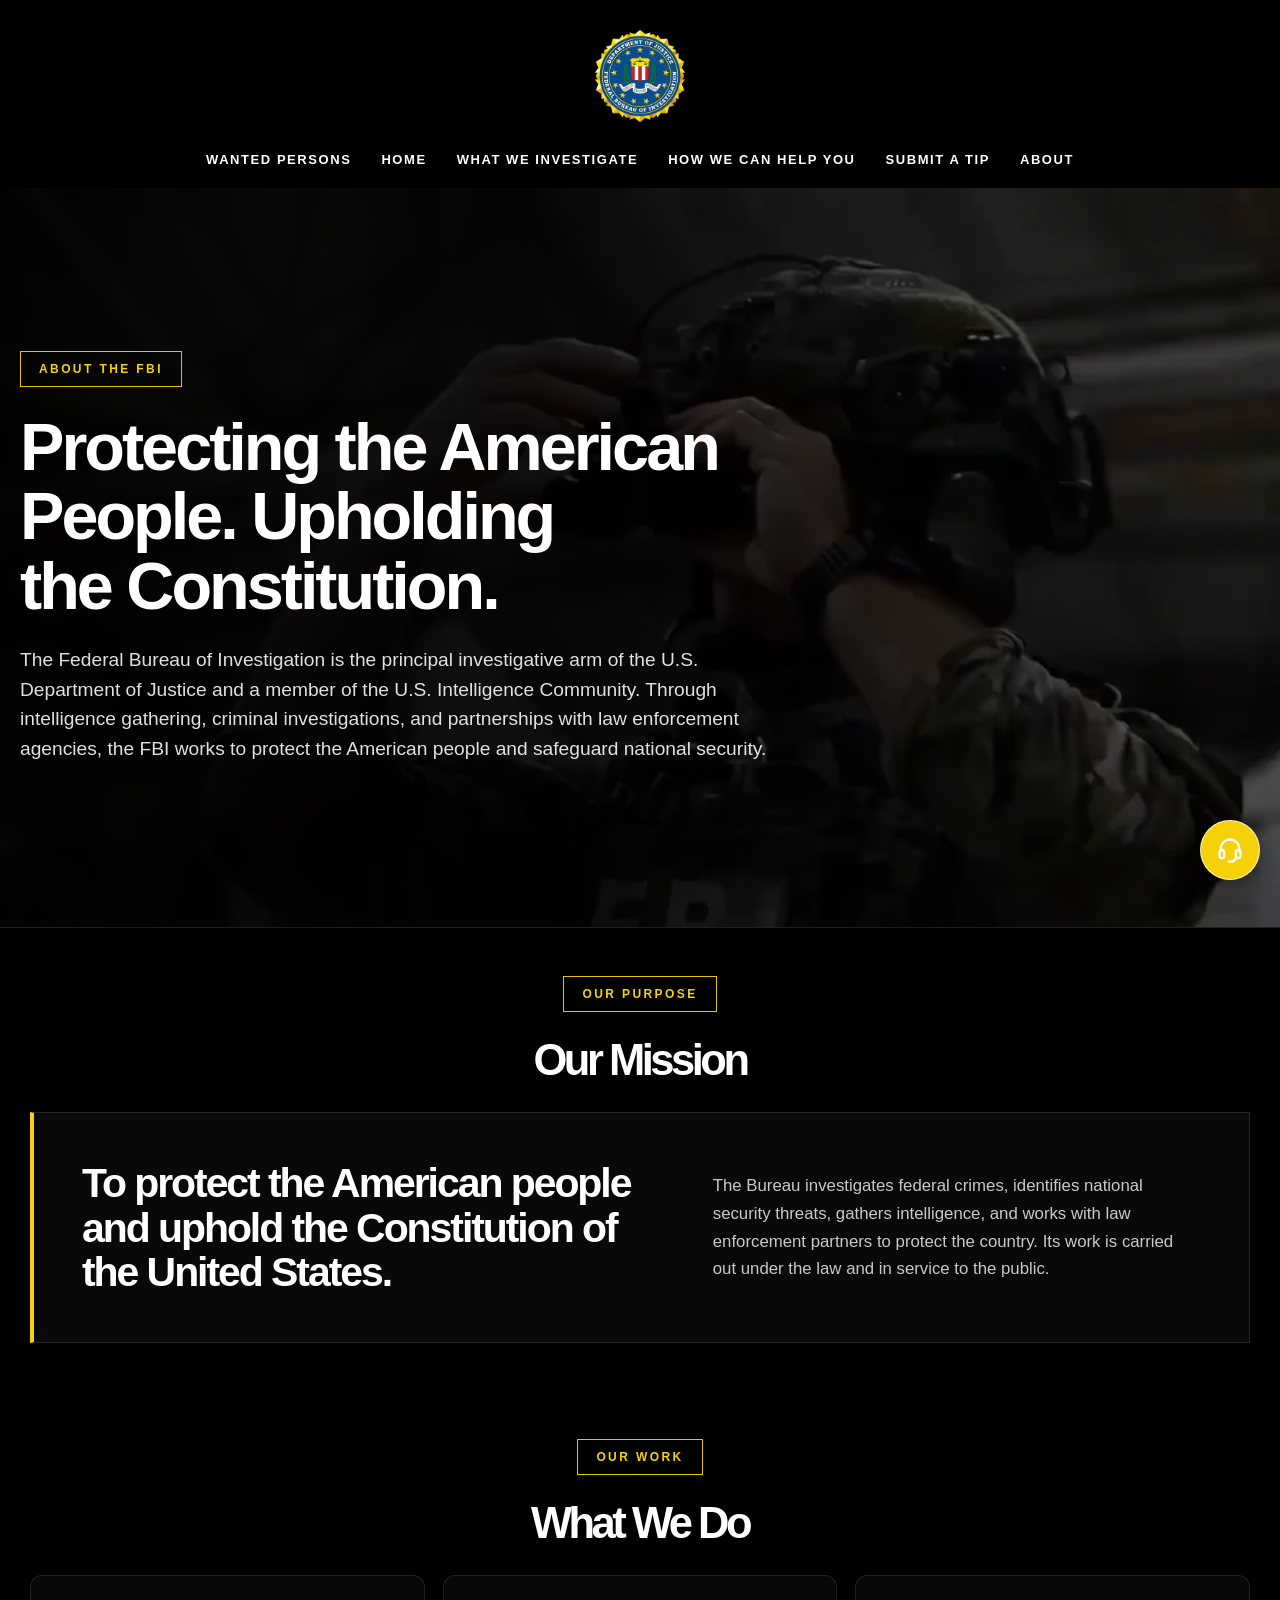
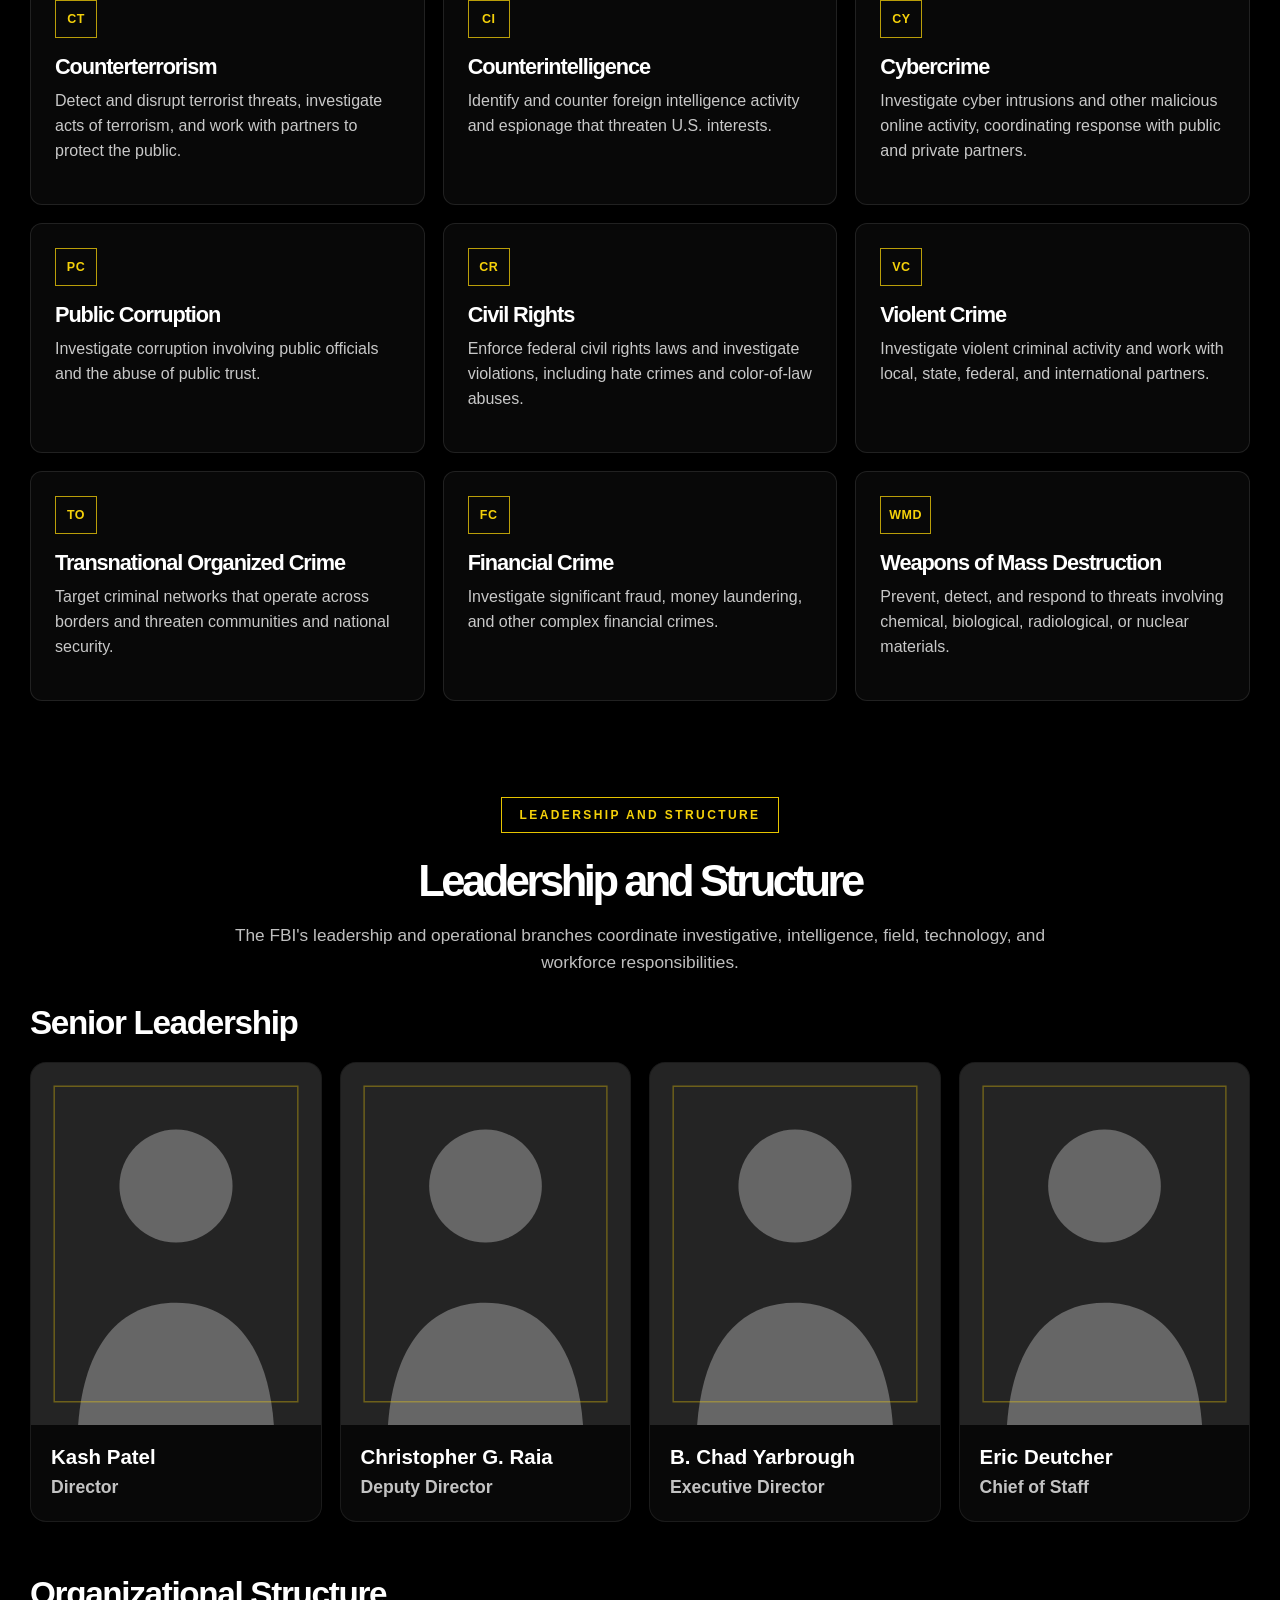
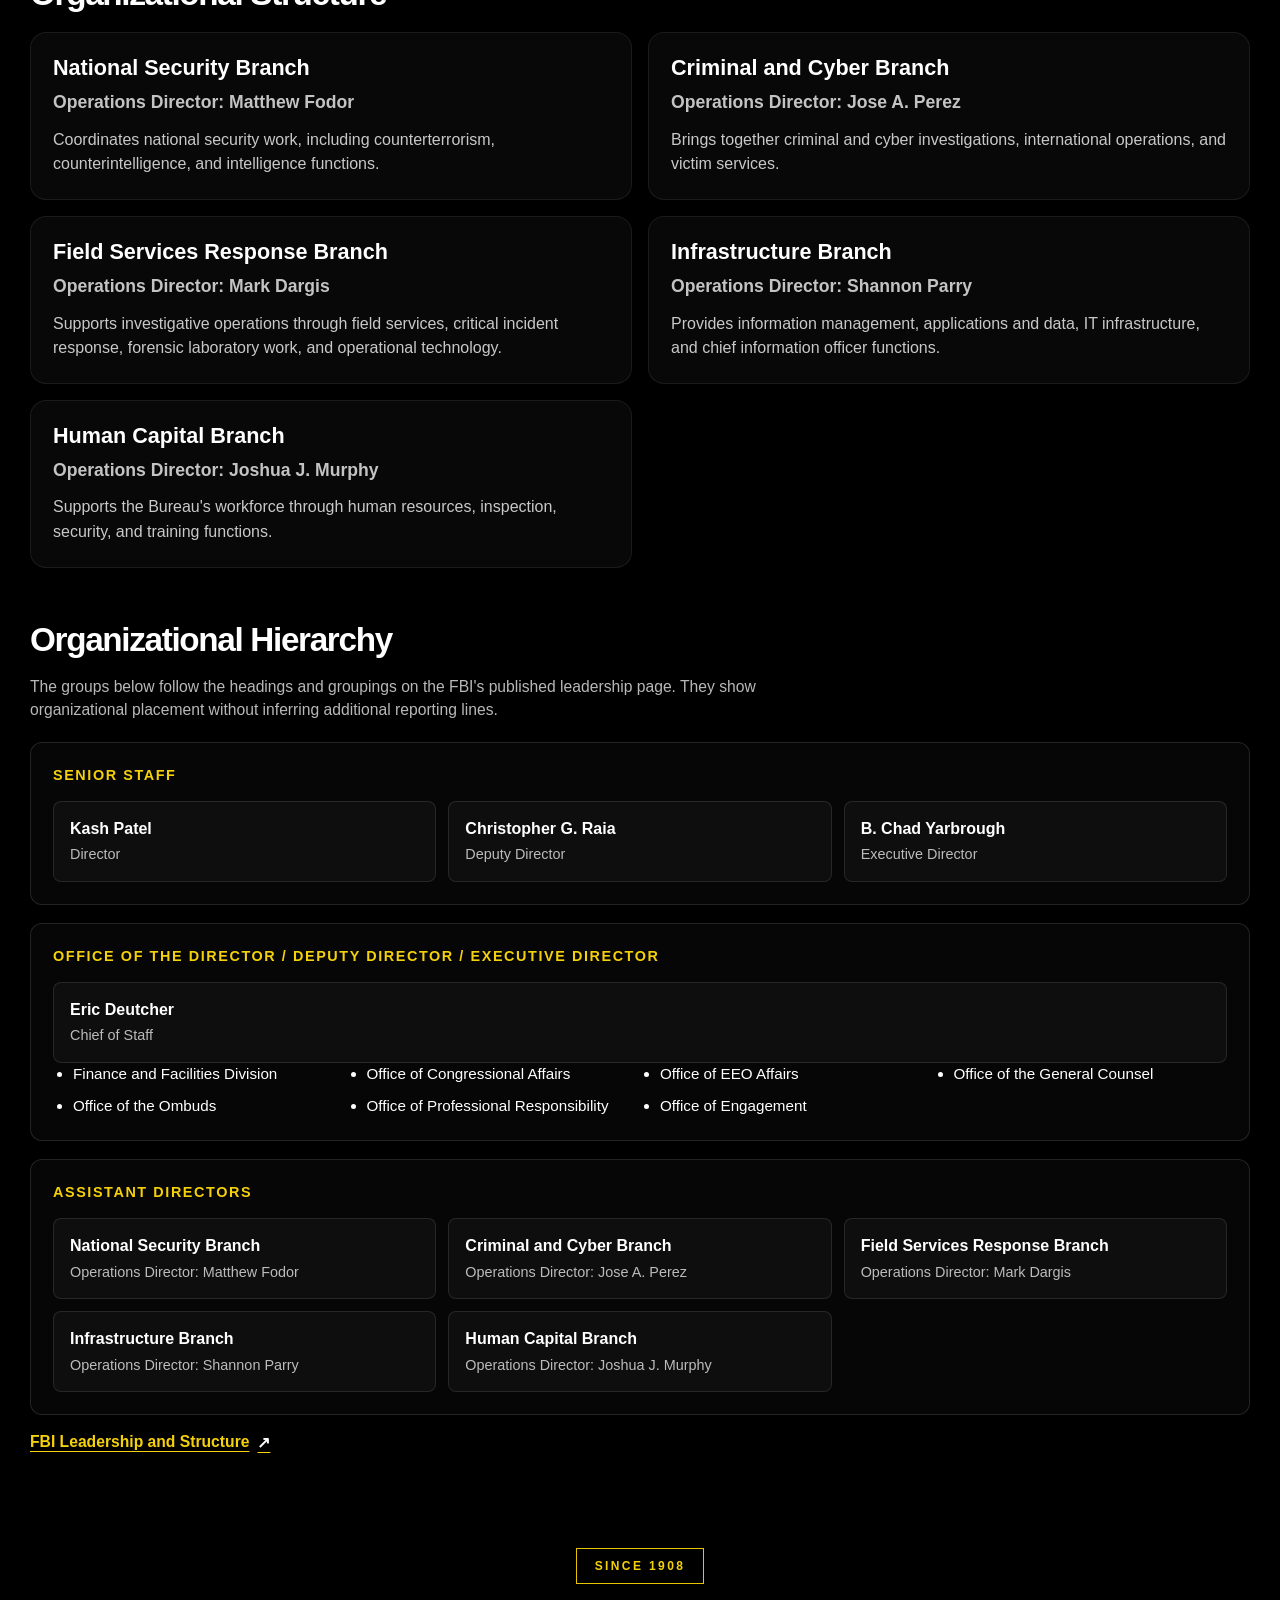
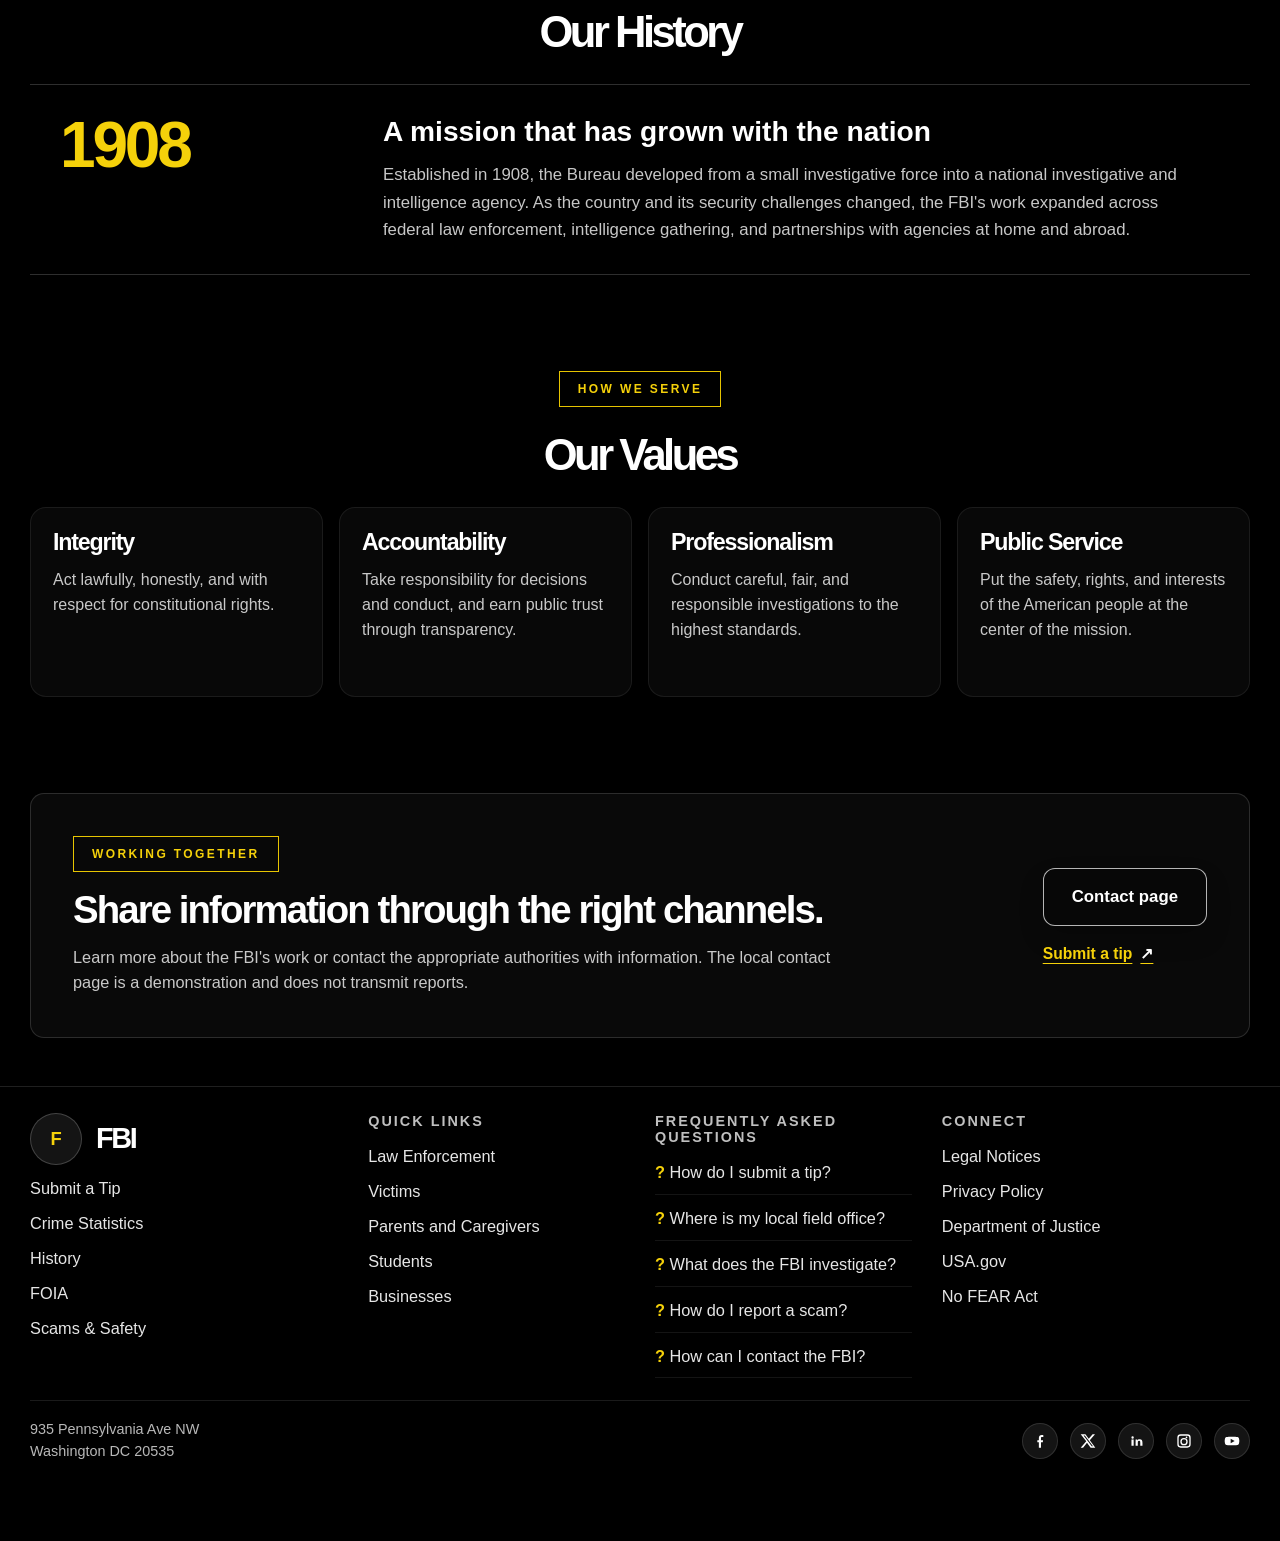
==== about.html @ 790a4106 "Add files via upload" ====
<!DOCTYPE html>
<html lang="en">
<head>
    <meta charset="UTF-8">
    <meta name="viewport" content="width=device-width, initial-scale=1.0">
    <title>About the FBI</title>
    <link rel="icon" type="image/png" href="images/fbi-seal.png">
    <link rel="stylesheet" href="index.css">
    <link rel="stylesheet" href="about.css">
    <script src="about.js" defer></script>
</head>
<body>
    <div class="logo-cont">
        <a class="mobile-brand" href="index.html" aria-label="FBI home">
            <span>FBI</span>
            <span class="mobile-brand-accent" aria-hidden="true"></span>
        </a>
        <img src="images/fbi-seal.png" alt="FBI seal">
        <button class="menu-toggle" type="button" aria-label="Open navigation menu" aria-controls="site-navigation" aria-expanded="false">
            <span></span>
            <span></span>
            <span></span>
        </button>
        <nav class="nav" id="site-navigation" aria-label="Primary navigation">
            <button class="menu-close" type="button">
                <span>Close menu</span>
                <span aria-hidden="true">&times;</span>
            </button>
            <ul class="nav-li"><a href="wanted.html" class="nav-link">Wanted Persons</a></ul>
            <ul class="nav-li"><a href="index.html" class="nav-link">Home</a></ul>
            <ul class="nav-li"><a href="crimes.html" class="nav-link">What We Investigate</a></ul>
            <ul class="nav-li"><a href="contact.html" class="nav-link">How We Can Help You</a></ul>
            <ul class="nav-li"><a href="contact.html#report-form" class="nav-link">Submit a Tip</a></ul>
            <ul class="nav-li"><a href="about.html" class="nav-link" aria-current="page">About</a></ul>
        </nav>
    </div>
    <button class="menu-backdrop" type="button" aria-label="Close navigation menu" hidden></button>

    <main id="main-content" class="about-page">
        <section class="about-hero" aria-labelledby="about-title">
            <div class="about-hero-inner">
                <p class="strategy-label">About the FBI</p>
                <h1 id="about-title">Protecting the American People. Upholding the Constitution.</h1>
                <p class="about-hero-copy">The Federal Bureau of Investigation is the principal investigative arm of the U.S. Department of Justice and a member of the U.S. Intelligence Community. Through intelligence gathering, criminal investigations, and partnerships with law enforcement agencies, the FBI works to protect the American people and safeguard national security.</p>
            </div>
        </section>

        <section class="about-section about-mission" id="mission" aria-labelledby="mission-title">
            <div class="about-section-heading">
                <p class="strategy-label">Our purpose</p>
                <h2 class="strategy-heading" id="mission-title">Our Mission</h2>
            </div>
            <div class="mission-panel">
                <p class="mission-statement">To protect the American people and uphold the Constitution of the United States.</p>
                <p class="mission-detail">The Bureau investigates federal crimes, identifies national security threats, gathers intelligence, and works with law enforcement partners to protect the country. Its work is carried out under the law and in service to the public.</p>
            </div>
        </section>

        <section class="about-section" id="responsibilities" aria-labelledby="responsibilities-title">
            <div class="about-section-heading">
                <p class="strategy-label">Our work</p>
                <h2 class="strategy-heading" id="responsibilities-title">What We Do</h2>
            </div>
            <div class="responsibility-grid">
                <article class="strategy-card responsibility-card">
                    <span class="responsibility-mark" aria-hidden="true">CT</span>
                    <h3>Counterterrorism</h3>
                    <p>Detect and disrupt terrorist threats, investigate acts of terrorism, and work with partners to protect the public.</p>
                </article>
                <article class="strategy-card responsibility-card">
                    <span class="responsibility-mark" aria-hidden="true">CI</span>
                    <h3>Counterintelligence</h3>
                    <p>Identify and counter foreign intelligence activity and espionage that threaten U.S. interests.</p>
                </article>
                <article class="strategy-card responsibility-card">
                    <span class="responsibility-mark" aria-hidden="true">CY</span>
                    <h3>Cybercrime</h3>
                    <p>Investigate cyber intrusions and other malicious online activity, coordinating response with public and private partners.</p>
                </article>
                <article class="strategy-card responsibility-card">
                    <span class="responsibility-mark" aria-hidden="true">PC</span>
                    <h3>Public Corruption</h3>
                    <p>Investigate corruption involving public officials and the abuse of public trust.</p>
                </article>
                <article class="strategy-card responsibility-card">
                    <span class="responsibility-mark" aria-hidden="true">CR</span>
                    <h3>Civil Rights</h3>
                    <p>Enforce federal civil rights laws and investigate violations, including hate crimes and color-of-law abuses.</p>
                </article>
                <article class="strategy-card responsibility-card">
                    <span class="responsibility-mark" aria-hidden="true">VC</span>
                    <h3>Violent Crime</h3>
                    <p>Investigate violent criminal activity and work with local, state, federal, and international partners.</p>
                </article>
                <article class="strategy-card responsibility-card">
                    <span class="responsibility-mark" aria-hidden="true">TO</span>
                    <h3>Transnational Organized Crime</h3>
                    <p>Target criminal networks that operate across borders and threaten communities and national security.</p>
                </article>
                <article class="strategy-card responsibility-card">
                    <span class="responsibility-mark" aria-hidden="true">FC</span>
                    <h3>Financial Crime</h3>
                    <p>Investigate significant fraud, money laundering, and other complex financial crimes.</p>
                </article>
                <article class="strategy-card responsibility-card">
                    <span class="responsibility-mark" aria-hidden="true">WMD</span>
                    <h3>Weapons of Mass Destruction</h3>
                    <p>Prevent, detect, and respond to threats involving chemical, biological, radiological, or nuclear materials.</p>
                </article>
            </div>
        </section>

        <section class="about-section leadership-section" id="leadership" aria-labelledby="leadership-title">
            <div class="about-section-heading">
                <p class="strategy-label">Leadership and structure</p>
                <h2 class="strategy-heading" id="leadership-title">Leadership and Structure</h2>
                <p class="section-intro">The FBI's leadership and operational branches coordinate investigative, intelligence, field, technology, and workforce responsibilities.</p>
            </div>

            <div class="about-subsection" aria-labelledby="senior-leadership-title">
                <h3 class="about-subheading" id="senior-leadership-title">Senior Leadership</h3>
                <div class="leadership-grid" id="leadership-grid" aria-live="polite"></div>
            </div>

            <div class="about-subsection" aria-labelledby="organizational-structure-title">
                <h3 class="about-subheading" id="organizational-structure-title">Organizational Structure</h3>
                <div class="branch-grid" id="branch-grid" aria-live="polite"></div>
            </div>

            <div class="about-subsection hierarchy-section" aria-labelledby="hierarchy-title">
                <h3 class="about-subheading" id="hierarchy-title">Organizational Hierarchy</h3>
                <p class="hierarchy-note">The groups below follow the headings and groupings on the FBI's published leadership page. They show organizational placement without inferring additional reporting lines.</p>
                <div class="hierarchy-layout" id="hierarchy-layout"></div>
                <a class="source-link" href="about.html" target="_blank" rel="noopener noreferrer">FBI Leadership and Structure <span aria-hidden="true">↗</span></a>
            </div>
        </section>

        <section class="about-section history-section" id="history" aria-labelledby="history-title">
            <div class="about-section-heading">
                <p class="strategy-label">Since 1908</p>
                <h2 class="strategy-heading" id="history-title">Our History</h2>
            </div>
            <div class="history-layout">
                <p class="history-year">1908</p>
                <div class="history-copy">
                    <h3>A mission that has grown with the nation</h3>
                    <p>Established in 1908, the Bureau developed from a small investigative force into a national investigative and intelligence agency. As the country and its security challenges changed, the FBI's work expanded across federal law enforcement, intelligence gathering, and partnerships with agencies at home and abroad.</p>
                </div>
            </div>
        </section>

        <section class="about-section values-section" id="values" aria-labelledby="values-title">
            <div class="about-section-heading">
                <p class="strategy-label">How we serve</p>
                <h2 class="strategy-heading" id="values-title">Our Values</h2>
            </div>
            <div class="values-grid">
                <article class="partnership-card value-card">
                    <h3>Integrity</h3>
                    <p>Act lawfully, honestly, and with respect for constitutional rights.</p>
                </article>
                <article class="partnership-card value-card">
                    <h3>Accountability</h3>
                    <p>Take responsibility for decisions and conduct, and earn public trust through transparency.</p>
                </article>
                <article class="partnership-card value-card">
                    <h3>Professionalism</h3>
                    <p>Conduct careful, fair, and responsible investigations to the highest standards.</p>
                </article>
                <article class="partnership-card value-card">
                    <h3>Public Service</h3>
                    <p>Put the safety, rights, and interests of the American people at the center of the mission.</p>
                </article>
            </div>
        </section>

        <section class="about-section working-section" id="working-together" aria-labelledby="working-title">
            <div class="working-panel">
                <div>
                    <p class="strategy-label">Working together</p>
                    <h2 id="working-title">Share information through the right channels.</h2>
                    <p>Learn more about the FBI's work or contact the appropriate authorities with information. The local contact page is a demonstration and does not transmit reports.</p>
                </div>
                <div class="working-actions">
                    <a class="jobs-btn" href="contact.html">Contact page</a>
                    <a class="official-tip-link" href="contact.html#report-form" target="_blank" rel="noopener noreferrer">Submit a tip <span aria-hidden="true">↗</span></a>
                </div>
            </div>
        </section>
    </main>

    <footer class="site-footer">
        <div class="footer-shell">
            <div class="footer-grid">
                <div>
                    <div class="footer-brand">
                        <span class="footer-brand-mark">F</span>
                        <div class="footer-brand-name">FBI</div>
                    </div>
                    <ul class="footer-links">
                        <li><a href="contact.html#report-form">Submit a Tip</a></li>
                        <li><a href="crimes.html">Crime Statistics</a></li>
                        <li><a href="about.html#mission">History</a></li>
                        <li><a href="about.html">FOIA</a></li>
                        <li><a href="contact.html">Scams &amp; Safety</a></li>
                    </ul>
                </div>

                <div>
                    <h3 class="footer-heading">Quick Links</h3>
                    <ul class="footer-links">
                        <li><a href="contact.html">Law Enforcement</a></li>
                        <li><a href="contact.html">Victims</a></li>
                        <li><a href="about.html">Parents and Caregivers</a></li>
                        <li><a href="about.html">Students</a></li>
                        <li><a href="contact.html">Businesses</a></li>
                    </ul>
                </div>

                <div>
                    <h3 class="footer-heading">Frequently Asked Questions</h3>
                    <ul class="faq-list">
                        <li><a href="contact.html#report-form">How do I submit a tip?</a></li>
                        <li><a href="contact.html#field-office">Where is my local field office?</a></li>
                        <li><a href="crimes.html">What does the FBI investigate?</a></li>
                        <li><a href="contact.html">How do I report a scam?</a></li>
                        <li><a href="contact.html#headquarters">How can I contact the FBI?</a></li>
                    </ul>
                </div>

                <div>
                    <h3 class="footer-heading">Connect</h3>
                    <ul class="footer-links">
                        <li><a href="about.html">Legal Notices</a></li>
                        <li><a href="about.html">Privacy Policy</a></li>
                        <li><a href="https://www.justice.gov/" target="_blank" rel="noreferrer">Department of Justice</a></li>
                        <li><a href="https://www.usa.gov/" target="_blank" rel="noreferrer">USA.gov</a></li>
                        <li><a href="https://www.justice.gov/" target="_blank" rel="noreferrer">No FEAR Act</a></li>
                    </ul>
                </div>
            </div>

            <div class="footer-bottom" style="max-width: 1220px; margin: 22px auto 0;">
                <div class="footer-address">
                    935 Pennsylvania Ave NW<br>
                    Washington DC 20535
                </div>

                <div class="social-links" aria-label="Social media links">
                    <a class="social-icon" href="https://facebook.com" target="_blank" aria-label="Facebook">
                        <svg viewBox="0 0 24 24"><path d="M13.5 22v-8h2.7l.4-3h-3.1V7.5c0-.9.3-1.5 1.6-1.5H17V3.2c-.3 0-1.3-.2-2.5-.2-2.5 0-4.2 1.5-4.2 4.4V11H8v3h2.3v8h3.2Z"/></svg>
                    </a>
                    <a class="social-icon" href="https://x.com" target="_blank" aria-label="X">
                        <svg viewBox="0 0 24 24"><path d="M18.9 2h3.6l-7.8 8.9L23 22h-7l-5.5-7.4L4.6 22H1l8.4-9.6L1 2h7.1l5 6.8L18.9 2Zm-1.3 18h1.9L7.3 3.9H5.3l12.3 16.1Z"/></svg>
                    </a>
                    <a class="social-icon" href="https://linkedin.com" target="_blank" aria-label="LinkedIn">
                        <svg viewBox="0 0 24 24"><path d="M6.9 8.6A1.8 1.8 0 1 1 6.9 5a1.8 1.8 0 0 1 0 3.6ZM5.2 9.9h3.3V19H5.2V9.9Zm5.5 0h3.2v1.3h.1c.4-.8 1.6-1.7 3.4-1.7 3.7 0 4.3 2.4 4.3 5.5V19h-3.3v-4.8c0-1.2 0-2.7-1.7-2.7s-2 1.3-2 2.6V19h-3.3V9.9Z"/></svg>
                    </a>
                    <a class="social-icon" href="https://instagram.com" target="_blank" aria-label="Instagram">
                        <svg viewBox="0 0 24 24"><path d="M7 2h10a5 5 0 0 1 5 5v10a5 5 0 0 1-5 5H7a5 5 0 0 1-5-5V7a5 5 0 0 1 5-5Zm0 2a3 3 0 0 0-3 3v10a3 3 0 0 0 3 3h10a3 3 0 0 0 3-3V7a3 3 0 0 0-3-3H7Zm5 3.5A5.5 5.5 0 1 1 6.5 13 5.5 5.5 0 0 1 12 7.5Zm0 2A3.5 3.5 0 1 0 15.5 13 3.5 3.5 0 0 0 12 9.5Zm5.1-3.1a1.3 1.3 0 1 1-1.3-1.3 1.3 1.3 0 0 1 1.3 1.3Z"/></svg>
                    </a>
                    <a class="social-icon" href="https://youtube.com" target="_blank" aria-label="YouTube">
                        <svg viewBox="0 0 24 24"><path d="M22.5 8.1a3 3 0 0 0-2.1-2.1C18.8 5.5 12 5.5 12 5.5s-6.8 0-8.4.5A3 3 0 0 0 1.5 8.1 31.2 31.2 0 0 0 1 12a31.2 31.2 0 0 0 .5 3.9 3 3 0 0 0 2.1 2.1c1.6.5 8.4.5 8.4.5s6.8 0 8.4-.5a3 3 0 0 0 2.1-2.1A31.2 31.2 0 0 0 23 12a31.2 31.2 0 0 0-.5-3.9ZM10 15.5v-7l6 3.5-6 3.5Z"/></svg>
                    </a>
                </div>
            </div>
        </div>
    </footer>

    <script>
        const menuToggle = document.querySelector(".menu-toggle");
        const menuClose = document.querySelector(".menu-close");
        const navigation = document.querySelector(".nav");
        const menuBackdrop = document.querySelector(".menu-backdrop");
        const mobileNavigation = window.matchMedia("(max-width: 767px)");

        function setMenuOpen(isOpen) {
            const shouldOpen = mobileNavigation.matches && isOpen;

            navigation.classList.toggle("is-open", shouldOpen);
            document.body.classList.toggle("menu-open", shouldOpen);
            menuToggle.setAttribute("aria-expanded", String(shouldOpen));
            menuToggle.setAttribute("aria-label", shouldOpen ? "Close navigation menu" : "Open navigation menu");
            navigation.setAttribute("aria-hidden", String(mobileNavigation.matches && !shouldOpen));
            navigation.inert = mobileNavigation.matches && !shouldOpen;
            menuBackdrop.hidden = !shouldOpen;

            if (shouldOpen) {
                menuClose.focus();
            } else if (mobileNavigation.matches) {
                menuToggle.focus();
            }
        }

        menuToggle.addEventListener("click", () => setMenuOpen(true));
        menuClose.addEventListener("click", () => setMenuOpen(false));
        menuBackdrop.addEventListener("click", () => setMenuOpen(false));
        navigation.addEventListener("click", event => {
            if (event.target.closest("a")) {
                setMenuOpen(false);
            }
        });
        document.addEventListener("keydown", event => {
            if (event.key === "Escape" && navigation.classList.contains("is-open")) {
                setMenuOpen(false);
            }
        });
        mobileNavigation.addEventListener("change", () => setMenuOpen(false));
        setMenuOpen(false);
    </script>
    <a class="support-chat" href="https://wa.me/12817773154" target="_blank" rel="noopener noreferrer" aria-label="Chat with support on WhatsApp">
        <svg viewBox="0 0 24 24" aria-hidden="true">
            <path d="M4 13v-2a8 8 0 0 1 16 0v2"></path>
            <rect x="3" y="12" width="4" height="7" rx="2"></rect>
            <rect x="17" y="12" width="4" height="7" rx="2"></rect>
            <path d="M17 19a5 5 0 0 1-5 3h-1"></path>
        </svg>
    </a>
</body>
</html>
---- index.css ----
:root {
    --primary: #000;
    --light: #fff;
    --blue: #1d9bf0;
    --section-space: clamp(2.5rem, 4vw, 3rem);
}

* {
    margin: 0;
    padding: 0;
    box-sizing: border-box;
    font-family: Arial, Helvetica, sans-serif;
    color: var(--light);
}

body {
    background: var(--primary);
    color: var(--light);
}

a {
    color: inherit;
    text-decoration: none;
}

.support-chat {
    position: fixed;
    z-index: 18;
    right: max(20px, env(safe-area-inset-right));
    bottom: max(20px, env(safe-area-inset-bottom));
    display: grid;
    width: 60px;
    height: 60px;
    place-items: center;
    color: #080808;
    background: #f5d10a;
    border: 1px solid rgba(255,255,255,0.75);
    border-radius: 50%;
    box-shadow: 0 8px 24px rgba(0,0,0,0.38);
    transition: transform 0.2s ease, background-color 0.2s ease, box-shadow 0.2s ease;
}

.support-chat:hover {
    color: #080808;
    background: #f5d10a;
    box-shadow: 0 10px 28px rgba(0,0,0,0.48);
    transform: translateY(-3px);
}

.support-chat svg {
    width: 28px;
    height: 28px;
    fill: none;
    stroke: currentColor;
    stroke-linecap: round;
    stroke-linejoin: round;
    stroke-width: 2;
}

@media (max-width: 767px) {
    .support-chat {
        right: max(16px, env(safe-area-inset-right));
        bottom: max(16px, env(safe-area-inset-bottom));
        width: 56px;
        height: 56px;
    }
}

.logo-cont {
    position: sticky;
    top: 0;
    z-index: 30;
    display: flex;
    flex-direction: column;
    align-items: center;
    justify-content: center;
    padding: 30px 0 12px;
    background: rgba(0,0,0,0.9);
}

.logo-cont img {
    width: 92px;
    height: 92px;
    object-fit: contain;
}

.mobile-brand,
.menu-toggle,
.menu-close {
    display: none;
}

.nav {
    display: flex;
    align-items: center;
    justify-content: center;
    gap: 30px;
    flex-wrap: wrap;
    padding: 18px 20px 0;
    margin-top: 6px;
}

.nav-li,
.nav-link {
    list-style: none;
    text-decoration: none;
    color: var(--light);
    font-size: 13px;
    font-weight: 700;
    letter-spacing: 0.12em;
    text-transform: uppercase;
    white-space: nowrap;
}

.nav-link {
    position: relative;
    display: inline-block;
    padding: 6px 0 9px;
    transition: color 0.25s ease;
}

.nav-link::after {
    position: absolute;
    right: 0;
    bottom: 2px;
    left: 0;
    height: 2px;
    background: #f5d10a;
    content: "";
    transform: scaleX(0);
    transform-origin: left;
    transition: transform 0.25s ease;
}

.nav-link:hover,
.nav-link:focus-visible {
    color: #f5d10a;
}

.nav-link:hover::after,
.nav-link:focus-visible::after {
    transform: scaleX(1);
}

@media (max-width: 767px) {
    .logo-cont {
        flex-direction: row;
        justify-content: space-between;
        min-height: 72px;
        padding: 12px 20px;
    }

    .logo-cont img {
        display: none;
    }

    .mobile-brand {
        display: inline-flex;
        flex-direction: column;
        align-items: center;
        gap: 3px;
        font-size: 1.65rem;
        font-weight: 900;
        letter-spacing: 0.06em;
        line-height: 1;
    }

    .mobile-brand-accent {
        width: 100%;
        height: 3px;
        background: #f5d10a;
    }

    .menu-toggle {
        display: inline-flex;
        flex-direction: column;
        justify-content: center;
        gap: 5px;
        width: 44px;
        height: 44px;
        padding: 10px;
        border: 1px solid rgba(255,255,255,0.2);
        border-radius: 8px;
        background: transparent;
        cursor: pointer;
    }

    .menu-toggle span {
        width: 100%;
        height: 2px;
        border-radius: 2px;
        background: var(--light);
    }

    .menu-backdrop {
        position: fixed;
        z-index: 19;
        inset: 0;
        border: 0;
        background: rgba(0,0,0,0.68);
        opacity: 0;
        transition: opacity 0.3s ease;
    }

    .menu-backdrop[hidden] {
        display: none;
    }

    .menu-backdrop:not([hidden]) {
        opacity: 1;
    }

    .nav {
        position: fixed;
        z-index: 20;
        inset: 0 auto 0 0;
        display: flex;
        flex-direction: column;
        align-items: stretch;
        justify-content: flex-start;
        gap: 0;
        width: min(86vw, 360px);
        height: 100vh;
        height: 100dvh;
        margin: 0;
        padding: 24px;
        overflow-y: auto;
        background: #111;
        box-shadow: 16px 0 40px rgba(0,0,0,0.3);
        transform: translateX(-105%);
        visibility: hidden;
        transition: transform 0.3s ease, visibility 0.3s ease;
    }

    .nav.is-open {
        transform: translateX(0);
        visibility: visible;
    }

    .menu-close {
        display: flex;
        align-items: center;
        justify-content: space-between;
        width: 100%;
        margin-bottom: 20px;
        padding: 0 0 18px;
        border: 0;
        border-bottom: 1px solid rgba(255,255,255,0.16);
        background: transparent;
        color: var(--light);
        font-size: 1rem;
        font-weight: 700;
        text-align: left;
        cursor: pointer;
    }

    .menu-close span:last-child {
        font-size: 1.8rem;
        line-height: 1;
    }

    .nav-li {
        width: 100%;
        padding: 16px 0;
        border-bottom: 1px solid rgba(255,255,255,0.12);
    }

    .nav-li,
    .nav-link {
        display: block;
        font-size: 13px;
        letter-spacing: 0.1em;
        white-space: normal;
    }

    body.menu-open {
        overflow: hidden;
    }
}

@media (prefers-reduced-motion: reduce) {
    .nav,
    .menu-backdrop,
    .nav-link,
    .nav-link::after,
    .support-chat,
    #hero > *,
    .wanted-hero > *,
    #crime-hero > *,
    .about-hero-inner > * {
        transition: none;
        animation: none;
    }
}

@keyframes hero-text-enter {
    from {
        opacity: 0;
        transform: translateY(24px);
    }

    to {
        opacity: 1;
        transform: translateY(0);
    }
}

#hero > *,
.wanted-hero > *,
#crime-hero > *,
.about-hero-inner > * {
    animation: hero-text-enter 800ms cubic-bezier(0.2, 0.65, 0.3, 1) both;
}

#hero > :nth-child(2),
.wanted-hero > :nth-child(2),
#crime-hero > :nth-child(2),
.about-hero-inner > :nth-child(2) {
    animation-delay: 140ms;
}

#hero > :nth-child(3),
.wanted-hero > :nth-child(3),
#crime-hero > :nth-child(3),
.about-hero-inner > :nth-child(3) {
    animation-delay: 280ms;
}


/* home page styles */

 main > section:not(#hero) {
            padding: var(--section-space) 20px;
        }

        #hero {
            position: relative;
            display: flex;
            flex-direction: column;
            align-items: center;
            justify-content: center;
            text-align: center;
            min-height: 640px;
            padding: 80px 20px 110px;
            background:
                linear-gradient(rgba(0,0,0,0.55), rgba(0,0,0,0.7)),
                url('images/hero.png') center/cover no-repeat;
        }

        .heading {
            font-size: clamp(2.75rem, 6vw, 5.5rem);
            letter-spacing: -0.06em;
            font-weight: 800;
            margin-bottom: 18px;
            line-height: 0.95;
        }

        .subheading {
            font-size: clamp(1.2rem, 1.7vw, 1.8rem);
            color: rgba(255,255,255,0.9);
            max-width: 900px;
            line-height: 1.2;
            letter-spacing: -0.04em;
        }

        #result {
            max-width: 1200px;
            margin: 0 auto;
        }

        .result-card-container {
            display: grid;
            grid-template-columns: repeat(3, minmax(200px, 1fr));
            gap: 40px 30px;
            justify-content: center;
            text-align: center;
            margin-top: 0;
            padding-bottom: 20px;
        }

        .result-card {
            display: flex;
            flex-direction: column;
            align-items: center;
            gap: 14px;
            min-height: 220px;
        }

        .result-card img {
            width: 120px;
            height: 120px;
            object-fit: contain;
            border: 3px solid rgba(255,255,255,0.9);
            border-radius: 50%;
            padding: 18px;
            background: rgba(255,255,255,0.02);
        }

        .result-card h2 {
            font-size: clamp(1.8rem, 2vw, 2.7rem);
            line-height: 1;
            letter-spacing: -0.05em;
            font-weight: 700;
        }

        .result-card p {
            max-width: 240px;
            font-size: 1.05rem;
            color: rgba(255,255,255,0.82);
            line-height: 1.4;
        }

        #news {
            max-width: 1220px;
            margin: 0 auto;
        }

        .news-header {
            display: flex;
            align-items: flex-end;
            justify-content: space-between;
            gap: 20px;
            margin-bottom: 10px;
        }

        .news-header h2 {
            font-size: clamp(2.1rem, 3.2vw, 3.2rem);
            line-height: 0.95;
            letter-spacing: -0.08em;
            font-weight: 800;
        }

        .follow-btn {
            display: inline-flex;
            align-items: center;
            gap: 10px;
            padding: 12px 18px;
            border-radius: 12px;
            border: 1px solid rgba(255,255,255,0.7);
            background: transparent;
            font-size: 18px;
            font-weight: 700;
            cursor: pointer;
            white-space: nowrap;
        }

        .x-mark {
            font-size: 20px;
            font-weight: 800;
        }

        .news-subhead {
            display: flex;
            align-items: center;
            justify-content: space-between;
            gap: 18px;
            margin-bottom: 18px;
            padding-bottom: 12px;
            border-bottom: 1px solid rgba(255,255,255,0.12);
        }

        .news-subhead p {
            max-width: 760px;
            font-size: 1.2rem;
            color: rgba(255,255,255,0.75);
            line-height: 1.5;
        }

        .news-grid {
            display: grid;
            grid-template-columns: minmax(0, 1.7fr) 440px;
            gap: 36px;
            align-items: start;
        }

        .story-panel {
            padding-top: 6px;
        }

        .story-header {
            display: flex;
            align-items: center;
            gap: 18px;
            margin-bottom: 18px;
        }

        .avatar {
            width: 62px;
            height: 62px;
            border-radius: 50%;
            background: url('images/director.jpg') center/cover no-repeat;
            border: 2px solid rgba(3, 3, 3, 0.15);
            flex-shrink: 0;
        }

        .story-name {
            display: flex;
            align-items: center;
            gap: 8px;
            font-size: clamp(1.6rem, 1.8vw, 2.3rem);
            font-weight: 700;
            letter-spacing: -0.05em;
            line-height: 1.2;
        }

        .verified {
            display: inline-flex;
            align-items: center;
            justify-content: center;
            width: 20px;
            height: 20px;
            border-radius: 50%;
            background: var(--blue);
            font-size: 12px;
            font-weight: 800;
        }

        .story-handle {
            margin-top: 4px;
            font-size: 18px;
            color: rgba(255,255,255,0.72);
        }

        .story-copy {
            max-width: 700px;
            font-size: clamp(1.1rem, 1.6vw, 1.6rem);
            line-height: 1.42;
            letter-spacing: -0.04em;
            color: rgba(255,255,255,0.95);
        }

        .blue-tag {
            color: var(--blue);
            font-weight: 700;
        }

        .story-date {
            margin-top: 24px;
            font-size: 18px;
            color: rgba(255,255,255,0.7);
        }

        .media-panel {
            position: relative;
            min-height: 420px;
            border-radius: 22px;
            overflow: hidden;
            background:
                radial-gradient(ellipse at 85% 15%, rgba(255,255,255,0.42), transparent 38%),
                linear-gradient(135deg, #35145e 0%, #254b8a 58%, #172b57 100%);
            border: 1px solid rgba(255,255,255,0.09);
            padding: 18px 18px 16px;
            box-shadow: 0 18px 40px rgba(0,0,0,0.3);
        }

        .media-panel::before {
            content: "";
            position: absolute;
            inset: 0;
            background: linear-gradient(120deg, rgba(255,255,255,0.08), transparent 46%, rgba(255,255,255,0.02));
        }

        .media-top,
        .media-body,
        .headline-row,
        .badge-row {
            position: relative;
            z-index: 1;
        }

        .media-top {
            display: flex;
            justify-content: space-between;
            align-items: center;
            margin-bottom: 14px;
            font-size: 12px;
            letter-spacing: 0.08em;
            text-transform: uppercase;
            color: rgba(255,255,255,0.8);
        }

        .media-brand {
            font-weight: 700;
            color: rgba(255,255,255,0.9);
        }

        .media-body {
            display: grid;
            gap: 16px;
        }

        .headline-row {
            display: flex;
            align-items: center;
            justify-content: space-between;
            gap: 12px;
            text-transform: uppercase;
            font-size: 12px;
            letter-spacing: 0.05em;
            color: rgba(255,255,255,0.8);
        }

        .station {
            font-size: 20px;
            font-weight: 800;
            letter-spacing: -0.06em;
            text-transform: none;
        }

        .tiny-copy {
            max-width: 180px;
            text-align: right;
            text-transform: none;
            letter-spacing: normal;
            line-height: 1.2;
        }

        .media-lines {
            display: grid;
            gap: 10px;
            font-size: 15px;
            line-height: 1.35;
            color: rgba(255,255,255,0.9);
        }

        .media-lines strong {
            font-size: 17px;
            font-weight: 800;
        }

        .badge-row {
            display: flex;
            flex-wrap: wrap;
            gap: 8px;
            margin-top: 8px;
        }

        .badge {
            display: inline-flex;
            align-items: center;
            justify-content: center;
            padding: 6px 10px;
            border-radius: 999px;
            border: 1px solid rgba(255,255,255,0.16);
            background: rgba(255,255,255,0.08);
            font-size: 11px;
            font-weight: 800;
            letter-spacing: 0.04em;
        }

        #strategy {
            max-width: 1220px;
            margin: 0 auto;
        }

        .strategy-label {
            display: inline-flex;
            align-items: center;
            justify-content: center;
            padding: 10px 18px;
            border: 1px solid rgba(255, 218, 0, 0.9);
            color: #f5d10a;
            font-size: 12px;
            font-weight: 700;
            letter-spacing: 0.2em;
            text-transform: uppercase;
            margin: 0 auto 26px;
            display: block;
            width: fit-content;
            background: rgba(0,0,0,0.15);
        }

        .strategy-heading {
            text-align: center;
            font-size: clamp(2rem, 3.4vw, 3.8rem);
            line-height: 1.02;
            letter-spacing: -0.08em;
            margin-bottom: 30px;
            font-weight: 800;
        }

        .strategy-grid {
            display: grid;
            grid-template-columns: repeat(2, minmax(0, 1fr));
            gap: 28px;
        }

        .strategy-card {
            background: rgba(255,255,255,0.03);
            border: 1px solid rgba(255,255,255,0.1);
            border-radius: 16px;
            min-height: 180px;
            padding: 28px 30px 26px;
        }

        .strategy-card h3 {
            font-size: clamp(1.5rem, 1.8vw, 2.2rem);
            font-weight: 700;
            letter-spacing: -0.05em;
            margin-bottom: 16px;
            line-height: 1.1;
        }

        .strategy-card p {
            font-size: clamp(1.1rem, 1.5vw, 1.5rem);
            line-height: 1.45;
            color: rgba(255,255,255,0.78);
            max-width: 520px;
        }

        #fugitives {
            max-width: 1220px;
            margin: 0 auto;
        }

        .fugitives-hero {
            display: flex;
            align-items: center;
            justify-content: center;
            gap: 14px;
            margin: 0 auto 24px;
            flex-wrap: wrap;
        }

        .fugitives-header {
            text-align: center;
            font-size: clamp(1.8rem, 2.6vw, 3rem);
            line-height: 1.1;
            letter-spacing: -0.05em;
            font-weight: 800;
            text-transform: uppercase;
        }

        .fugitives-grid {
            display: grid;
            grid-template-columns: repeat(5, minmax(0, 1fr));
            gap: 18px;
            margin-top: 0;
        }

        .fugitive-card {
            display: flex;
            flex-direction: column;
            min-height: 360px;
            border-radius: 12px;
            overflow: hidden;
            background: rgba(255,255,255,0.02);
            border: 1px solid rgba(255,255,255,0.08);
        }

        .fugitive-photo {
            position: relative;
            height: 285px;
            background-size: cover;
            background-position: center;
            filter: grayscale(0.15) contrast(1.05);
        }

        .fugitive-badge {
            position: absolute;
            top: 12px;
            left: 12px;
            background: rgba(255, 36, 36, 0.9);
            color: #fff;
            font-size: 11px;
            font-weight: 800;
            letter-spacing: 0.08em;
            text-transform: uppercase;
            padding: 6px 10px;
            border-radius: 4px;
        }

        .fugitive-name {
            display: block;
            padding: 12px 10px 10px;
            font-size: 1.1rem;
            font-weight: 700;
            line-height: 1.2;
            letter-spacing: -0.04em;
            color: rgba(255,255,255,0.95);
        }

        .fugitives-actions {
            display: flex;
            justify-content: center;
            margin-top: 28px;
        }

        .view-all-btn {
            display: inline-block;
            padding: 18px 28px;
            border: 1px solid rgba(255,255,255,0.7);
            border-radius: 10px;
            background: transparent;
            color: #fff;
            font-size: 1.15rem;
            font-weight: 700;
            text-decoration: none;
            text-transform: none;
            letter-spacing: 0;
        }

        #investigate {
            max-width: 1220px;
            margin: 0 auto;
        }

        .investigate-label {
            display: inline-flex;
            align-items: center;
            justify-content: center;
            padding: 10px 18px;
            border: 1px solid rgba(255, 218, 0, 0.9);
            color: #f5d10a;
            font-size: 12px;
            font-weight: 700;
            letter-spacing: 0.2em;
            text-transform: uppercase;
            margin: 0 auto 26px;
            display: block;
            width: fit-content;
            background: rgba(0,0,0,0.15);
        }

        .investigate-heading {
            text-align: center;
            font-size: clamp(2rem, 3.4vw, 3.8rem);
            line-height: 1.04;
            letter-spacing: -0.08em;
            margin-bottom: 28px;
            font-weight: 800;
        }

        .investigate-grid {
            display: grid;
            grid-template-columns: repeat(3, minmax(0, 1fr));
            gap: 22px;
        }

        .investigate-card {
            position: relative;
            isolation: isolate;
            min-height: 240px;
            border-radius: 18px;
            overflow: hidden;
            border: 1px solid rgba(255,255,255,0.14);
            display: flex;
            align-items: flex-end;
            padding: 20px 18px;
            background:
                radial-gradient(ellipse at 82% 18%, rgba(245,209,10,0.2), transparent 42%),
                linear-gradient(135deg, #17314b 0%, #0b1828 52%, #05080d 100%);
            box-shadow: inset 0 1px 0 rgba(255,255,255,0.08);
        }

        .investigate-card:nth-child(3n + 2) {
            background:
                radial-gradient(ellipse at 18% 20%, rgba(53,115,157,0.38), transparent 45%),
                linear-gradient(135deg, #182a3d 0%, #111a28 56%, #06090e 100%);
        }

        .investigate-card:nth-child(3n) {
            background:
                radial-gradient(ellipse at 78% 82%, rgba(124,92,29,0.32), transparent 44%),
                linear-gradient(135deg, #222b35 0%, #101720 55%, #06090e 100%);
        }

        .investigate-card span {
            display: block;
            font-size: clamp(1.4rem, 1.6vw, 2rem);
            line-height: 1.12;
            letter-spacing: -0.05em;
            font-weight: 800;
            max-width: 240px;
            text-wrap: balance;
        }

        #partnerships {
            max-width: 1220px;
            margin: 0 auto;
        }

        .partnerships-label {
            display: inline-flex;
            align-items: center;
            justify-content: center;
            padding: 10px 18px;
            border: 1px solid rgba(255, 218, 0, 0.9);
            color: #f5d10a;
            font-size: 12px;
            font-weight: 700;
            letter-spacing: 0.2em;
            text-transform: uppercase;
            margin: 0 auto 26px;
            display: block;
            width: fit-content;
            background: rgba(0,0,0,0.15);
        }

        .partnerships-heading {
            text-align: center;
            font-size: clamp(2rem, 3.4vw, 3.8rem);
            line-height: 1.02;
            letter-spacing: -0.08em;
            margin-bottom: 28px;
            font-weight: 800;
        }

        .partnerships-grid {
            display: grid;
            grid-template-columns: repeat(3, minmax(0, 1fr));
            gap: 24px;
        }

        .partnership-card {
            background: rgba(255,255,255,0.03);
            border: 1px solid rgba(255,255,255,0.08);
            border-radius: 16px;
            min-height: 230px;
            padding: 26px 24px;
        }

        .partnership-card h3 {
            font-size: clamp(1.55rem, 1.8vw, 2.25rem);
            font-weight: 800;
            letter-spacing: -0.05em;
            line-height: 1.1;
            margin-bottom: 16px;
        }

        .partnership-card p {
            color: rgba(255,255,255,0.76);
            font-size: 1.1rem;
            line-height: 1.5;
        }

        #our-reach {
            max-width: 1220px;
            margin: 0 auto;
        }

        .our-reach-top {
            display: grid;
            grid-template-columns: 1.7fr 1fr;
            gap: 0;
            border: 1px solid rgba(255,255,255,0.08);
            background: rgba(255,255,255,0.02);
            border-radius: 18px 18px 0 0;
            overflow: hidden;
        }

        .our-reach-map {
            min-height: 440px;
            background: #040404;
            border-right: 1px solid rgba(255,255,255,0.08);
            display: flex;
            align-items: stretch;
            justify-content: stretch;
        }

        .our-reach-map img {
            width: 100%;
            height: 100%;
            object-fit: cover;
            display: block;
            filter: grayscale(1) brightness(1.15) contrast(1.05);
        }

        .our-reach-cta {
            background: rgba(255,255,255,0.01);
            padding: 30px 28px 22px;
            display: flex;
            flex-direction: column;
            justify-content: center;
        }

        .our-reach-cta h3 {
            margin: 0 0 22px;
            font-size: clamp(1.9rem, 2.6vw, 3.2rem);
            line-height: 0.96;
            letter-spacing: -0.08em;
            font-weight: 800;
        }

        .our-reach-cta p {
            font-size: clamp(1.08rem, 1.45vw, 1.5rem);
            line-height: 1.5;
            color: rgba(255,255,255,0.78);
            margin: 0 0 26px;
            max-width: 480px;
        }

        .contact-btn {
            width: fit-content;
            padding: 16px 26px;
            border-radius: 12px;
            border: 1px solid rgba(255,255,255,0.8);
            background: transparent;
            color: #fff;
            font-size: 1.1rem;
            font-weight: 700;
            text-decoration: none;
        }

        .reach-stats {
            display: grid;
            grid-template-columns: 1.05fr 1.05fr 1.3fr;
            border: 1px solid rgba(255,255,255,0.08);
            border-top: none;
            border-radius: 0 0 18px 18px;
            overflow: hidden;
            background: rgba(255,255,255,0.02);
        }

        .reach-stat {
            min-height: 180px;
            padding: 26px 24px 18px;
            display: flex;
            flex-direction: column;
            justify-content: center;
            align-items: center;
            text-align: center;
            border-right: 1px solid rgba(255,255,255,0.08);
            background: rgba(0,0,0,0.08);
        }

        .reach-stat:last-child {
            border-right: none;
        }

        .stat-label {
            font-size: 0.82rem;
            letter-spacing: 0.18em;
            text-transform: uppercase;
            font-weight: 700;
            color: rgba(255,255,255,0.78);
            margin-bottom: 18px;
        }

        .stat-items {
            display: flex;
            justify-content: center;
            align-items: stretch;
            gap: 20px;
            width: 100%;
        }

        .stat-item {
            display: flex;
            flex: 1 1 0;
            flex-direction: column;
            align-items: center;
            gap: 10px;
            min-width: 0;
            text-align: center;
        }

        .stat-item .stat-value {
            width: 100%;
            font-size: clamp(2.25rem, 3vw, 3.4rem);
            line-height: 1;
            letter-spacing: -0.06em;
            font-weight: 800;
            text-align: center;
        }

        .stat-description {
            width: 100%;
            font-size: 1rem;
            color: rgba(255,255,255,0.72);
            line-height: 1.3;
            text-align: center;
        }

        .earth-stat {
            position: relative;
        }

        .earth-image {
            width: 62px;
            height: 62px;
            border-radius: 50%;
            object-fit: cover;
            filter: grayscale(1) contrast(1.15) brightness(1.1);
            border: 1px solid rgba(255,255,255,0.35);
            background: rgba(255,255,255,0.02);
            flex-shrink: 0;
        }

        #jobs {
            max-width: 1220px;
            margin: 0 auto;
        }

        .jobs-panel {
            position: relative;
            display: flex;
            align-items: flex-end;
            min-height: 560px;
            padding: 30px 28px 40px;
            border-radius: 18px;
            overflow: hidden;
            background:
                linear-gradient(rgba(9, 9, 15, 0.42), rgba(9, 9, 15, 0.68)),
                url('images/wanted-hero.png') center/cover no-repeat;
            border: 1px solid rgba(255,255,255,0.1);
            box-shadow: inset 0 0 0 1px rgba(255,255,255,0.04);
        }

        .jobs-inner {
            max-width: 700px;
            position: relative;
            z-index: 1;
        }

        .jobs-tag {
            display: inline-flex;
            align-items: center;
            justify-content: center;
            padding: 10px 18px;
            border: 1px solid rgba(255, 218, 0, 0.9);
            color: #f5d10a;
            font-size: 12px;
            font-weight: 700;
            letter-spacing: 0.18em;
            text-transform: uppercase;
            background: rgba(0,0,0,0.12);
            margin-bottom: 24px;
        }

        .jobs-title {
            font-size: clamp(2.8rem, 4.5vw, 5.5rem);
            line-height: 0.94;
            letter-spacing: -0.08em;
            font-weight: 800;
            margin-bottom: 18px;
        }

        .jobs-copy {
            font-size: clamp(1.1rem, 1.7vw, 1.8rem);
            line-height: 1.35;
            letter-spacing: -0.04em;
            color: rgba(255,255,255,0.9);
            max-width: 820px;
        }

        .jobs-btn {
            display: inline-flex;
            align-items: center;
            justify-content: center;
            margin-top: 28px;
            padding: 18px 28px;
            border-radius: 12px;
            border: 1px solid rgba(255,255,255,0.7);
            background: rgba(0,0,0,0.2);
            font-size: 1.05rem;
            font-weight: 700;
            text-transform: none;
            box-shadow: 0 12px 24px rgba(0,0,0,0.18);
        }

        .site-footer {
            width: 100%;
            margin: 0;
            padding: 0 0 60px;
            background: #000000;
        }

        .footer-shell {
            width: 100%;
            background: #000000;
            border-top: 1px solid rgba(255,255,255,0.12);
            border-radius: 0;
            padding: 26px 24px 18px;
        }

        .footer-grid {
            display: grid;
            grid-template-columns: 1.2fr 1fr 1fr 1.2fr;
            gap: 30px;
            align-items: start;
            max-width: 1220px;
            margin: 0 auto;
        }

        .footer-brand {
            display: flex;
            align-items: center;
            gap: 14px;
            margin-bottom: 12px;
        }

        .footer-brand-mark {
            width: 52px;
            height: 52px;
            border-radius: 50%;
            display: inline-flex;
            align-items: center;
            justify-content: center;
            background: rgba(255,255,255,0.08);
            border: 1px solid rgba(255,255,255,0.2);
            font-weight: 800;
            font-size: 1.15rem;
            color: #f5d10a;
        }

        .footer-brand-name {
            font-size: clamp(1.8rem, 2vw, 2.5rem);
            line-height: 0.9;
            letter-spacing: -0.08em;
            font-weight: 800;
            text-transform: uppercase;
        }

        .footer-heading {
            margin-bottom: 16px;
            font-size: 0.9rem;
            letter-spacing: 0.14em;
            text-transform: uppercase;
            color: rgba(255,255,255,0.75);
            font-weight: 800;
        }

        .footer-links,
        .faq-list {
            list-style: none;
            display: grid;
            gap: 12px;
        }

        .footer-links a,
        .faq-list a {
            color: rgba(255,255,255,0.9);
            font-size: 1.02rem;
            line-height: 1.4;
        }

        .faq-list li {
            border-bottom: 1px solid rgba(255,255,255,0.08);
            padding-bottom: 10px;
        }

        .faq-list a::before {
            content: "? ";
            color: #f5d10a;
            font-weight: 800;
        }

        .footer-bottom {
            display: flex;
            align-items: center;
            justify-content: space-between;
            gap: 20px;
            border-top: 1px solid rgba(255,255,255,0.1);
            padding-top: 18px;
            margin-top: 22px;
            flex-wrap: wrap;
        }

        .footer-address {
            font-size: 0.9rem;
            line-height: 1.5;
            color: rgba(255,255,255,0.72);
        }

        .social-links {
            display: flex;
            align-items: center;
            gap: 12px;
            flex-wrap: wrap;
        }

        .social-icon {
            width: 36px;
            height: 36px;
            display: inline-flex;
            align-items: center;
            justify-content: center;
            border-radius: 50%;
            background: rgba(255,255,255,0.08);
            border: 1px solid rgba(255,255,255,0.12);
            transition: background 0.2s ease;
        }

        .social-icon:hover {
            background: rgba(255,255,255,0.14);
        }

        .social-icon svg {
            width: 16px;
            height: 16px;
            fill: #fff;
        }

        @media (max-width: 980px) {
            .news-grid {
                grid-template-columns: 1fr;
            }

            .result-card-container {
                grid-template-columns: repeat(2, minmax(0, 1fr));
            }

            .news-header {
                flex-direction: column;
                align-items: flex-start;
            }

            .news-subhead {
                flex-direction: column;
                align-items: flex-start;
            }

            .strategy-grid {
                grid-template-columns: 1fr;
            }

            .fugitives-grid {
                grid-template-columns: repeat(3, minmax(0, 1fr));
            }

            .partnerships-grid {
                grid-template-columns: repeat(2, minmax(0, 1fr));
            }

            .footer-grid {
                grid-template-columns: repeat(2, minmax(0, 1fr));
            }
        }

        @media (max-width: 767px) {
            #hero {
                min-height: 70vh;
                min-height: 70svh;
                padding: 64px 20px;
            }

            .heading {
                font-size: clamp(2.25rem, 8vw, 3.1rem);
            }

            .news-header h2,
            .strategy-heading,
            .fugitives-header,
            .investigate-heading,
            .partnerships-heading {
                font-size: clamp(1.6rem, 5.5vw, 2.5rem);
                letter-spacing: -0.055em;
            }

            .result-card-container {
                gap: 32px 20px;
            }

            .result-card {
                min-height: 0;
            }

            .result-card img {
                width: 100px;
                height: 100px;
            }

            .fugitives-grid {
                grid-template-columns: repeat(2, minmax(0, 1fr));
                gap: 14px;
            }

            .fugitive-card {
                min-height: 0;
            }

            .fugitive-photo {
                height: clamp(180px, 55vw, 285px);
            }

            .investigate-grid {
                grid-template-columns: repeat(2, minmax(0, 1fr));
                gap: 14px;
            }

            .investigate-card {
                min-height: 200px;
            }

            .partnerships-grid {
                grid-template-columns: 1fr;
            }

            .our-reach-top {
                grid-template-columns: 1fr;
            }

            .our-reach-map {
                min-height: 300px;
                border-right: 0;
                border-bottom: 1px solid rgba(255,255,255,0.08);
            }

            .reach-stats {
                grid-template-columns: 1fr;
            }

            .reach-stat {
                min-height: 150px;
                border-right: 0;
                border-bottom: 1px solid rgba(255,255,255,0.08);
            }

            .reach-stat:last-child {
                border-bottom: 0;
            }

            .jobs-panel {
                min-height: 460px;
                padding: 24px 20px 30px;
            }

            .jobs-title {
                font-size: clamp(2.25rem, 8vw, 3.2rem);
            }

            .footer-shell {
                padding: 26px 20px 18px;
            }

            .footer-grid {
                grid-template-columns: 1fr;
                gap: 28px;
            }

            .follow-btn {
                width: 100%;
                justify-content: center;
            }

            .story-name {
                font-size: 1.55rem;
            }
        }

        @media (max-width: 420px) {
            main > section:not(#hero) {
                padding-right: 16px;
                padding-left: 16px;
            }

            .result-card-container,
            .investigate-grid {
                grid-template-columns: 1fr;
            }

            .result-card p {
                max-width: 280px;
            }

            .investigate-card {
                min-height: 180px;
            }

            .media-panel {
                padding: 16px 14px;
            }

            .our-reach-cta {
                padding: 26px 20px;
            }

            .view-all-btn,
            .jobs-btn {
                width: 100%;
                text-align: center;
            }
        }
        /*end of homepage styles*/
---- about.css ----
.about-page {
    background: var(--primary);
}

.about-hero {
    position: relative;
    display: flex;
    align-items: center;
    min-height: clamp(520px, 61vw, 740px);
    padding: clamp(72px, 9vw, 128px) 24px;
    overflow: hidden;
    border-bottom: 1px solid rgba(255,255,255,0.12);
    background:
        linear-gradient(90deg, rgba(0,0,0,0.94) 0%, rgba(0,0,0,0.82) 42%, rgba(0,0,0,0.28) 100%),
        linear-gradient(0deg, rgba(0,0,0,0.4), rgba(0,0,0,0.08)),
        url('images/hero.png') 58% center / cover no-repeat;
}

.about-hero-inner {
    width: min(100%, 1260px);
    margin: 0 auto;
    text-align: left;
}

.about-hero .strategy-label {
    display: inline-flex;
    margin: 0 0 26px;
}

.about-hero h1 {
    max-width: 60%;
    margin: 0 0 24px;
    font-size: clamp(2.6rem, 5.2vw, 5.25rem);
    font-weight: 700;
    line-height: 1.04;
    letter-spacing: -0.045em;
    text-wrap: balance;
}

.about-hero-copy {
    max-width: 760px;
    margin: 0;
    color: rgba(255,255,255,0.88);
    font-size: clamp(1.05rem, 1.5vw, 1.35rem);
    line-height: 1.55;
}

.about-section {
    width: min(100%, 1260px);
    margin: 0 auto;
    padding: var(--section-space) 20px;
}

.about-section-heading {
    margin-bottom: 30px;
}

.about-section .strategy-heading {
    margin-bottom: 0;
}

.section-intro {
    max-width: 820px;
    margin: 18px auto 0;
    color: rgba(255,255,255,0.75);
    font-size: 1.08rem;
    line-height: 1.55;
    text-align: center;
}

.mission-panel {
    display: grid;
    grid-template-columns: minmax(0, 1.1fr) minmax(260px, 0.9fr);
    align-items: center;
    gap: 34px;
    padding: clamp(26px, 4vw, 48px);
    border: 1px solid rgba(255,255,255,0.12);
    border-left: 4px solid #f5d10a;
    background: rgba(255,255,255,0.035);
}

.mission-statement {
    max-width: 720px;
    font-size: clamp(1.7rem, 3.2vw, 3rem);
    font-weight: 800;
    line-height: 1.08;
    letter-spacing: -0.05em;
}

.mission-detail {
    color: rgba(255,255,255,0.78);
    font-size: 1.05rem;
    line-height: 1.65;
}

.responsibility-grid {
    display: grid;
    grid-template-columns: repeat(3, minmax(0, 1fr));
    gap: 18px;
}

.responsibility-card {
    min-height: 230px;
    padding: 24px;
    border-radius: 12px;
}

.responsibility-card h3 {
    margin: 17px 0 10px;
    font-size: clamp(1.3rem, 1.7vw, 1.8rem);
}

.responsibility-card p {
    color: rgba(255,255,255,0.78);
    font-size: 1rem;
    line-height: 1.55;
}

.responsibility-mark {
    display: inline-grid;
    min-width: 42px;
    height: 38px;
    place-items: center;
    padding: 0 8px;
    border: 1px solid rgba(245,209,10,0.75);
    color: #f5d10a;
    font-size: 0.78rem;
    font-weight: 800;
    letter-spacing: 0.04em;
}

.leadership-section {
    max-width: 1300px;
}

.about-subsection + .about-subsection {
    margin-top: 54px;
}

.about-subheading {
    margin-bottom: 20px;
    font-size: clamp(1.65rem, 2.6vw, 2.25rem);
    font-weight: 800;
    line-height: 1.1;
    letter-spacing: -0.04em;
}

.leadership-grid {
    display: grid;
    grid-template-columns: repeat(4, minmax(0, 1fr));
    gap: 18px;
}

.leadership-card {
    min-width: 0;
    min-height: 0;
    overflow: hidden;
    padding: 0;
}

.leadership-portrait {
    display: block;
    width: 100%;
    aspect-ratio: 4 / 5;
    object-fit: cover;
    background: #242424;
}

.leadership-card-content {
    padding: 20px;
}

.leadership-card h4 {
    margin-bottom: 6px;
    font-size: clamp(1.15rem, 1.6vw, 1.45rem);
    line-height: 1.15;
}

.leadership-title {
    color: #f5d10a;
    font-size: 0.95rem;
    font-weight: 700;
    line-height: 1.4;
}

.leadership-biography {
    margin-top: 12px;
    color: rgba(255,255,255,0.76);
    font-size: 0.95rem;
    line-height: 1.5;
}

.branch-grid {
    display: grid;
    grid-template-columns: repeat(2, minmax(0, 1fr));
    gap: 16px;
}

.branch-card {
    min-height: 0;
    padding: 22px;
}

.branch-card h4 {
    margin-bottom: 8px;
    font-size: 1.35rem;
    line-height: 1.2;
}

.branch-director {
    margin-bottom: 12px;
    color: #f5d10a;
    font-size: 0.96rem;
    font-weight: 700;
}

.branch-card p:last-child {
    color: rgba(255,255,255,0.78);
    font-size: 1rem;
    line-height: 1.55;
}

.hierarchy-note {
    max-width: 800px;
    margin: -4px 0 20px;
    color: rgba(255,255,255,0.72);
    font-size: 0.98rem;
    line-height: 1.5;
}

.hierarchy-layout {
    display: grid;
    gap: 18px;
}

.hierarchy-group {
    padding: 22px;
    border: 1px solid rgba(255,255,255,0.12);
    border-radius: 12px;
    background: rgba(255,255,255,0.025);
}

.hierarchy-group h4 {
    margin-bottom: 16px;
    color: #f5d10a;
    font-size: 0.9rem;
    font-weight: 800;
    letter-spacing: 0.11em;
    line-height: 1.4;
    text-transform: uppercase;
}

.hierarchy-items {
    display: grid;
    grid-template-columns: repeat(3, minmax(0, 1fr));
    gap: 12px;
}

.hierarchy-item {
    min-width: 0;
    padding: 16px;
    border: 1px solid rgba(255,255,255,0.1);
    border-radius: 8px;
    background: rgba(255,255,255,0.035);
}

.hierarchy-item strong,
.hierarchy-item span {
    display: block;
}

.hierarchy-item strong {
    font-size: 1rem;
    line-height: 1.35;
}

.hierarchy-item span {
    margin-top: 5px;
    color: rgba(255,255,255,0.72);
    font-size: 0.9rem;
    line-height: 1.4;
}

.hierarchy-supporting-list {
    display: grid;
    grid-template-columns: repeat(4, minmax(0, 1fr));
    gap: 10px 20px;
    margin: 0;
    padding-left: 20px;
    color: rgba(255,255,255,0.82);
    font-size: 0.95rem;
    line-height: 1.5;
}

.source-link,
.official-tip-link {
    display: inline-flex;
    align-items: center;
    gap: 8px;
    margin-top: 18px;
    color: #f5d10a;
    font-size: 0.98rem;
    font-weight: 700;
    text-decoration: underline;
    text-underline-offset: 4px;
}

.source-link:focus-visible,
.official-tip-link:focus-visible {
    outline: 3px solid #f5d10a;
    outline-offset: 4px;
}

.history-layout {
    display: grid;
    grid-template-columns: minmax(140px, 0.35fr) minmax(0, 1fr);
    gap: 30px;
    align-items: start;
    padding: 30px;
    border-top: 1px solid rgba(255,255,255,0.18);
    border-bottom: 1px solid rgba(255,255,255,0.18);
}

.history-year {
    color: #f5d10a;
    font-size: clamp(2.5rem, 5vw, 4.5rem);
    font-weight: 800;
    line-height: 0.95;
    letter-spacing: -0.05em;
}

.history-copy h3 {
    margin-bottom: 12px;
    font-size: clamp(1.35rem, 2.2vw, 1.8rem);
    line-height: 1.2;
}

.history-copy p {
    max-width: 820px;
    color: rgba(255,255,255,0.78);
    font-size: 1.05rem;
    line-height: 1.65;
}

.values-grid {
    display: grid;
    grid-template-columns: repeat(4, minmax(0, 1fr));
    gap: 16px;
}

.value-card {
    min-height: 190px;
    padding: 22px;
}

.value-card h3 {
    margin-bottom: 12px;
    font-size: 1.45rem;
}

.value-card p {
    color: rgba(255,255,255,0.78);
    font-size: 1rem;
    line-height: 1.55;
}

.working-section {
    padding-top: 24px;
    padding-bottom: 56px;
}

.working-panel {
    display: grid;
    grid-template-columns: minmax(0, 1fr) auto;
    gap: 30px;
    align-items: center;
    padding: clamp(24px, 4vw, 42px);
    border: 1px solid rgba(255,255,255,0.14);
    border-radius: 14px;
    background: rgba(255,255,255,0.035);
}

.working-panel .strategy-label {
    margin: 0 0 18px;
}

.working-panel h2 {
    max-width: 780px;
    margin-bottom: 14px;
    font-size: clamp(1.8rem, 3vw, 2.8rem);
    line-height: 1.05;
    letter-spacing: -0.05em;
}

.working-panel p:not(.strategy-label) {
    max-width: 760px;
    color: rgba(255,255,255,0.78);
    font-size: 1.02rem;
    line-height: 1.55;
}

.working-actions {
    display: grid;
    justify-items: start;
    gap: 4px;
}

.working-actions .jobs-btn {
    margin-top: 0;
    white-space: nowrap;
}

.working-actions .official-tip-link {
    margin-top: 14px;
    white-space: nowrap;
}

@media (max-width: 980px) {
    .responsibility-grid {
        grid-template-columns: repeat(2, minmax(0, 1fr));
    }

    .leadership-grid {
        grid-template-columns: repeat(2, minmax(0, 1fr));
    }

    .values-grid {
        grid-template-columns: repeat(2, minmax(0, 1fr));
    }

    .hierarchy-supporting-list {
        grid-template-columns: repeat(2, minmax(0, 1fr));
    }

    .working-panel {
        grid-template-columns: 1fr;
    }
}

@media (max-width: 767px) {
    .about-hero {
        min-height: 600px;
        padding: 72px 20px;
        background:
            linear-gradient(90deg, rgba(0,0,0,0.9), rgba(0,0,0,0.58)),
            linear-gradient(0deg, rgba(0,0,0,0.52), rgba(0,0,0,0.12)),
            url('images/hero.png') 60% center / cover no-repeat;
    }

    .about-hero h1 {
        max-width: 620px;
        font-size: clamp(1.7rem, 7vw, 2.7rem);
    }

    .about-hero .strategy-label {
        margin-bottom: 22px;
    }

    .about-hero-copy {
        font-size: 1.05rem;
    }

    .mission-panel,
    .history-layout {
        grid-template-columns: 1fr;
    }

    .mission-panel {
        gap: 20px;
        padding: 24px;
    }

    .about-subsection + .about-subsection {
        margin-top: 40px;
    }

    .branch-grid {
        grid-template-columns: 1fr;
    }

    .hierarchy-items {
        grid-template-columns: repeat(2, minmax(0, 1fr));
    }

    .hierarchy-group {
        padding: 18px;
    }

    .history-layout {
        gap: 18px;
        padding: 24px 12px;
    }

    .working-panel {
        padding: 24px 20px;
    }
}

@media (max-width: 480px) {
    .responsibility-grid,
    .leadership-grid,
    .values-grid,
    .hierarchy-items,
    .hierarchy-supporting-list {
        grid-template-columns: 1fr;
    }

    .about-section {
        padding-right: 16px;
        padding-left: 16px;
    }

    .about-hero {
        padding-right: 18px;
        padding-left: 18px;
    }

    .working-actions .jobs-btn,
    .working-actions .official-tip-link {
        white-space: normal;
    }
}
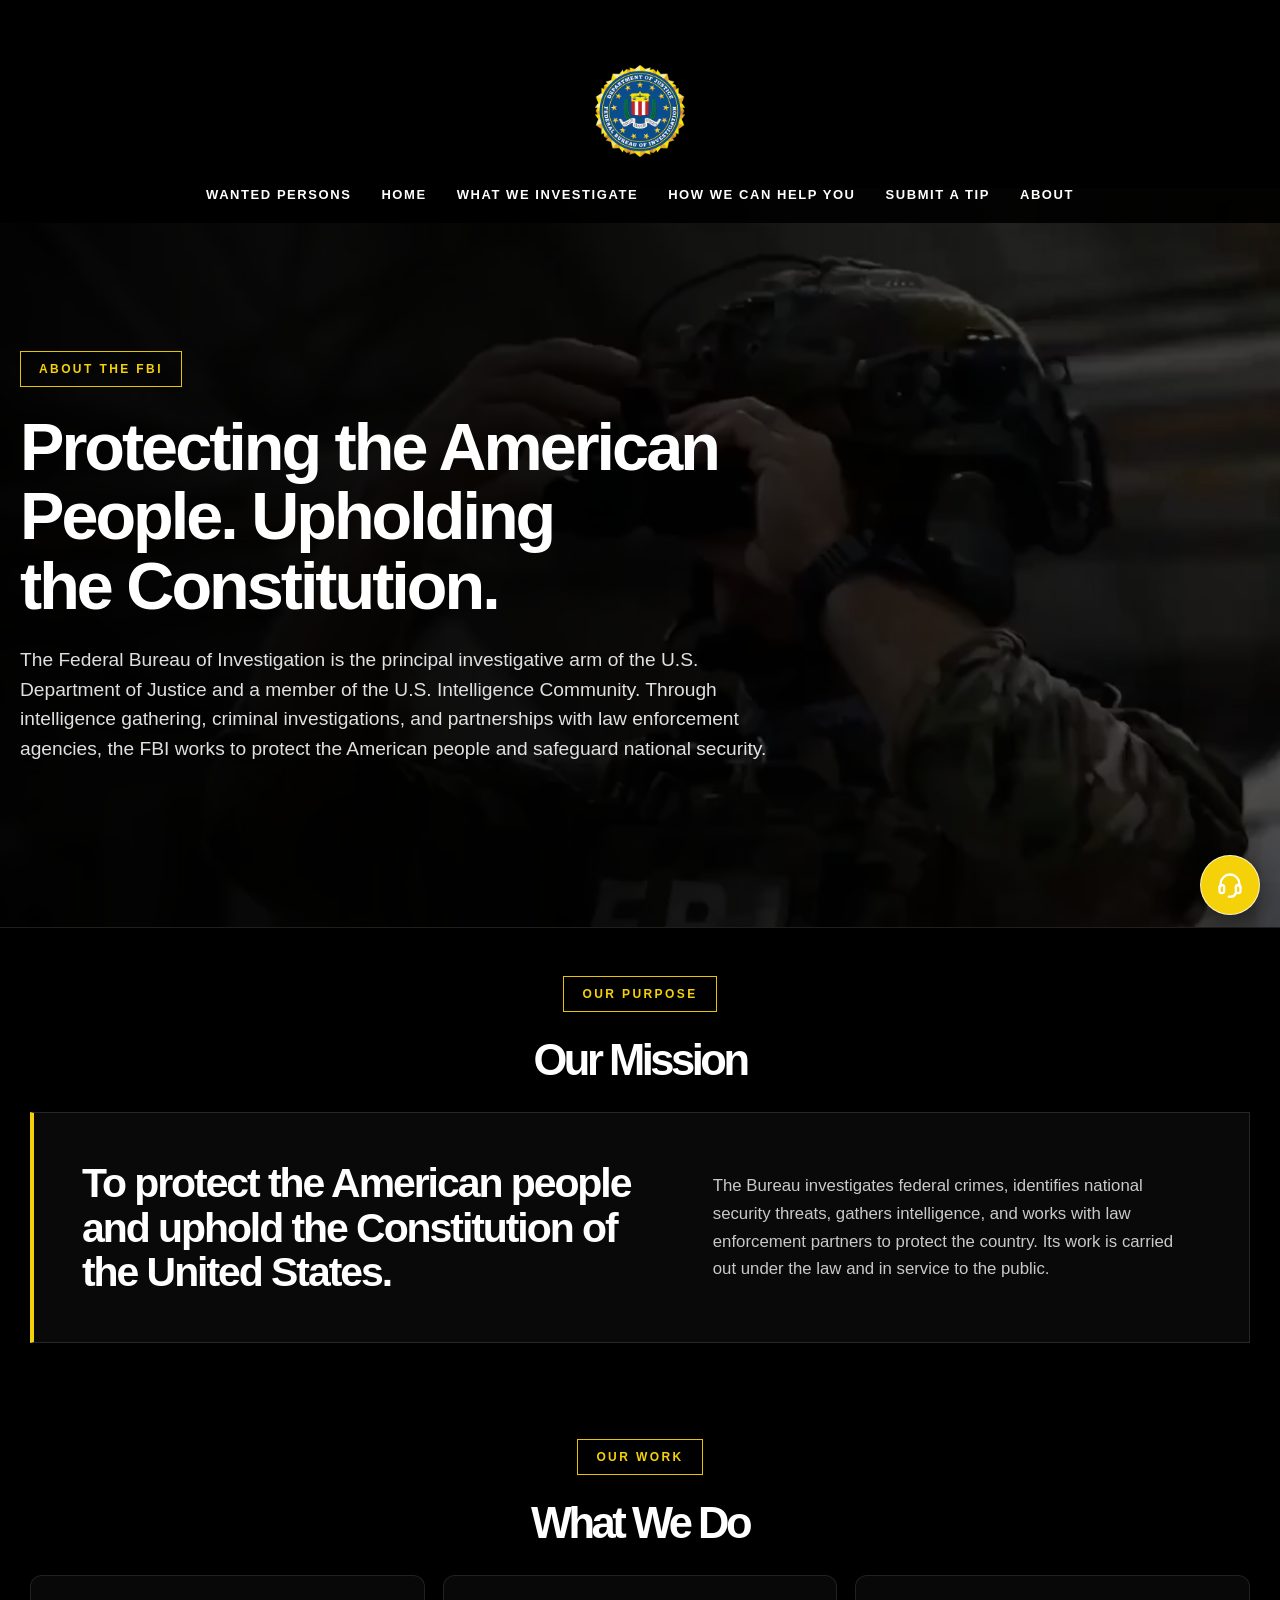
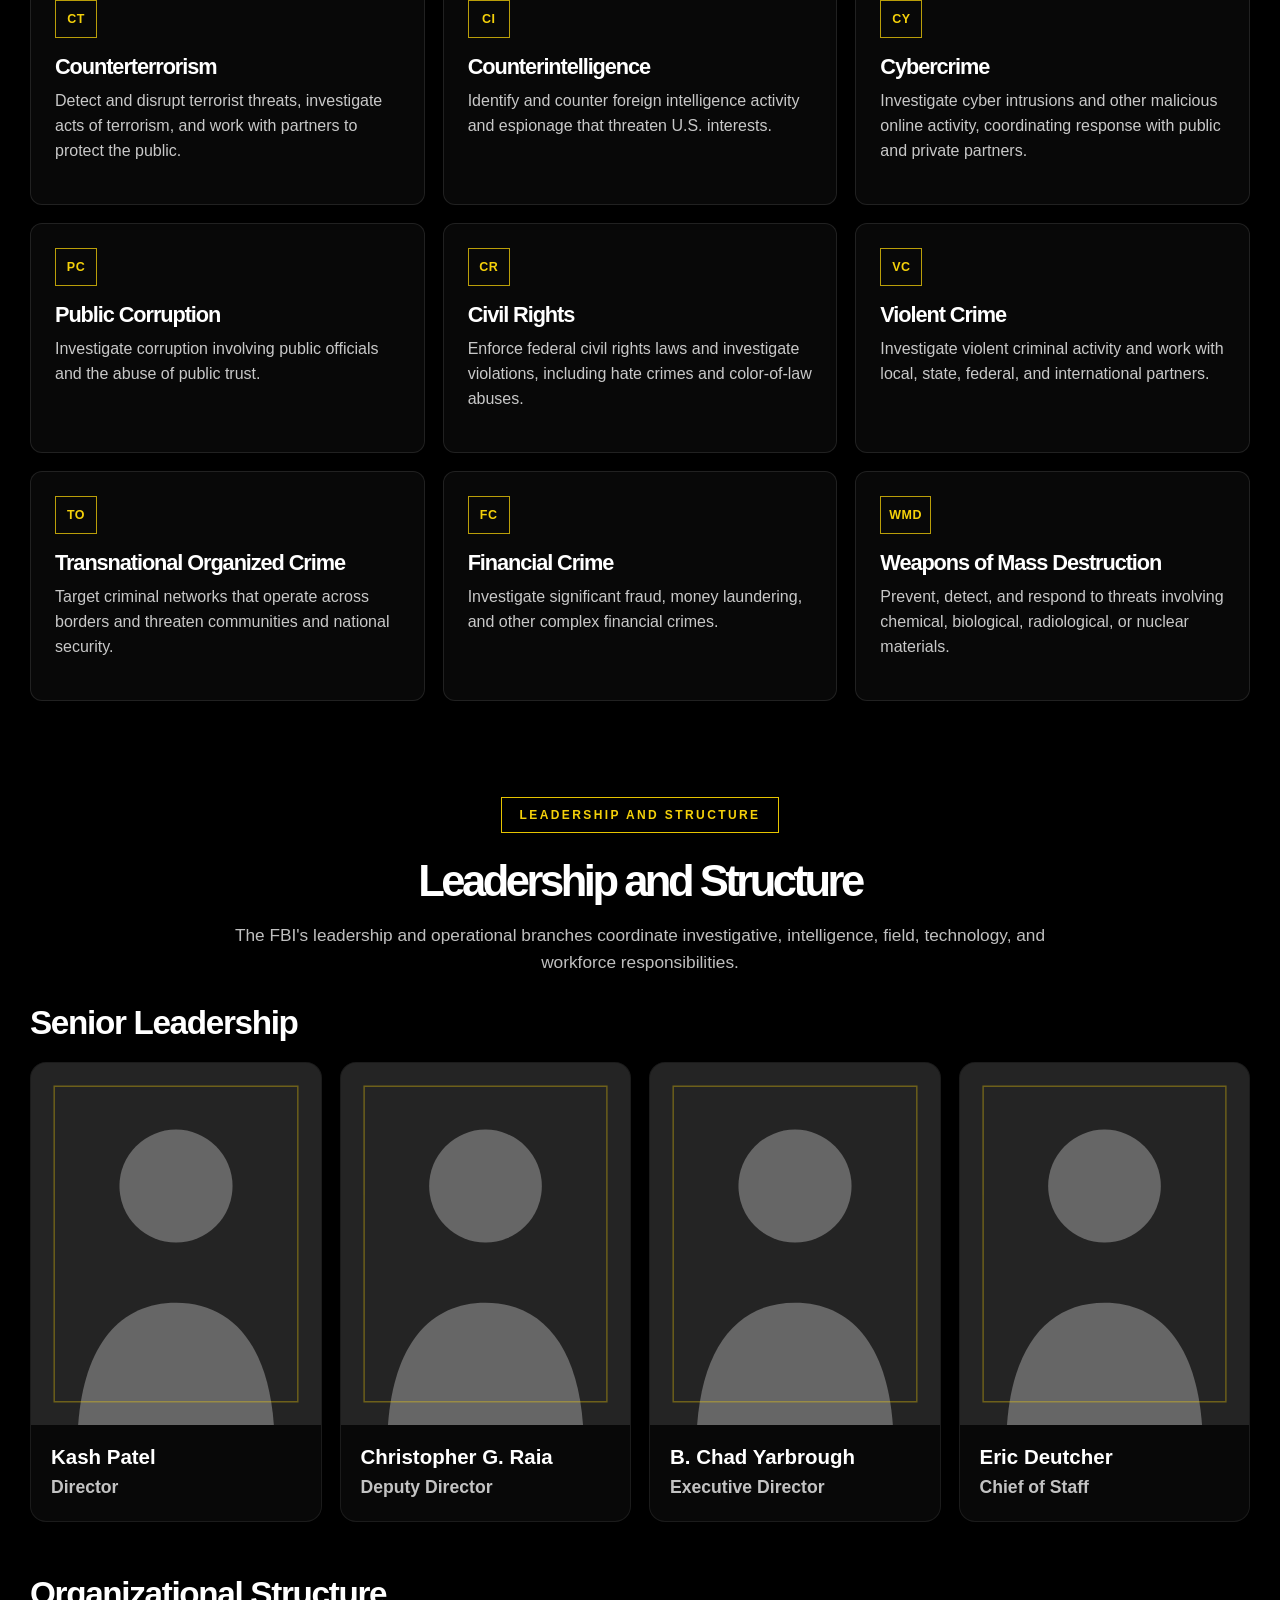
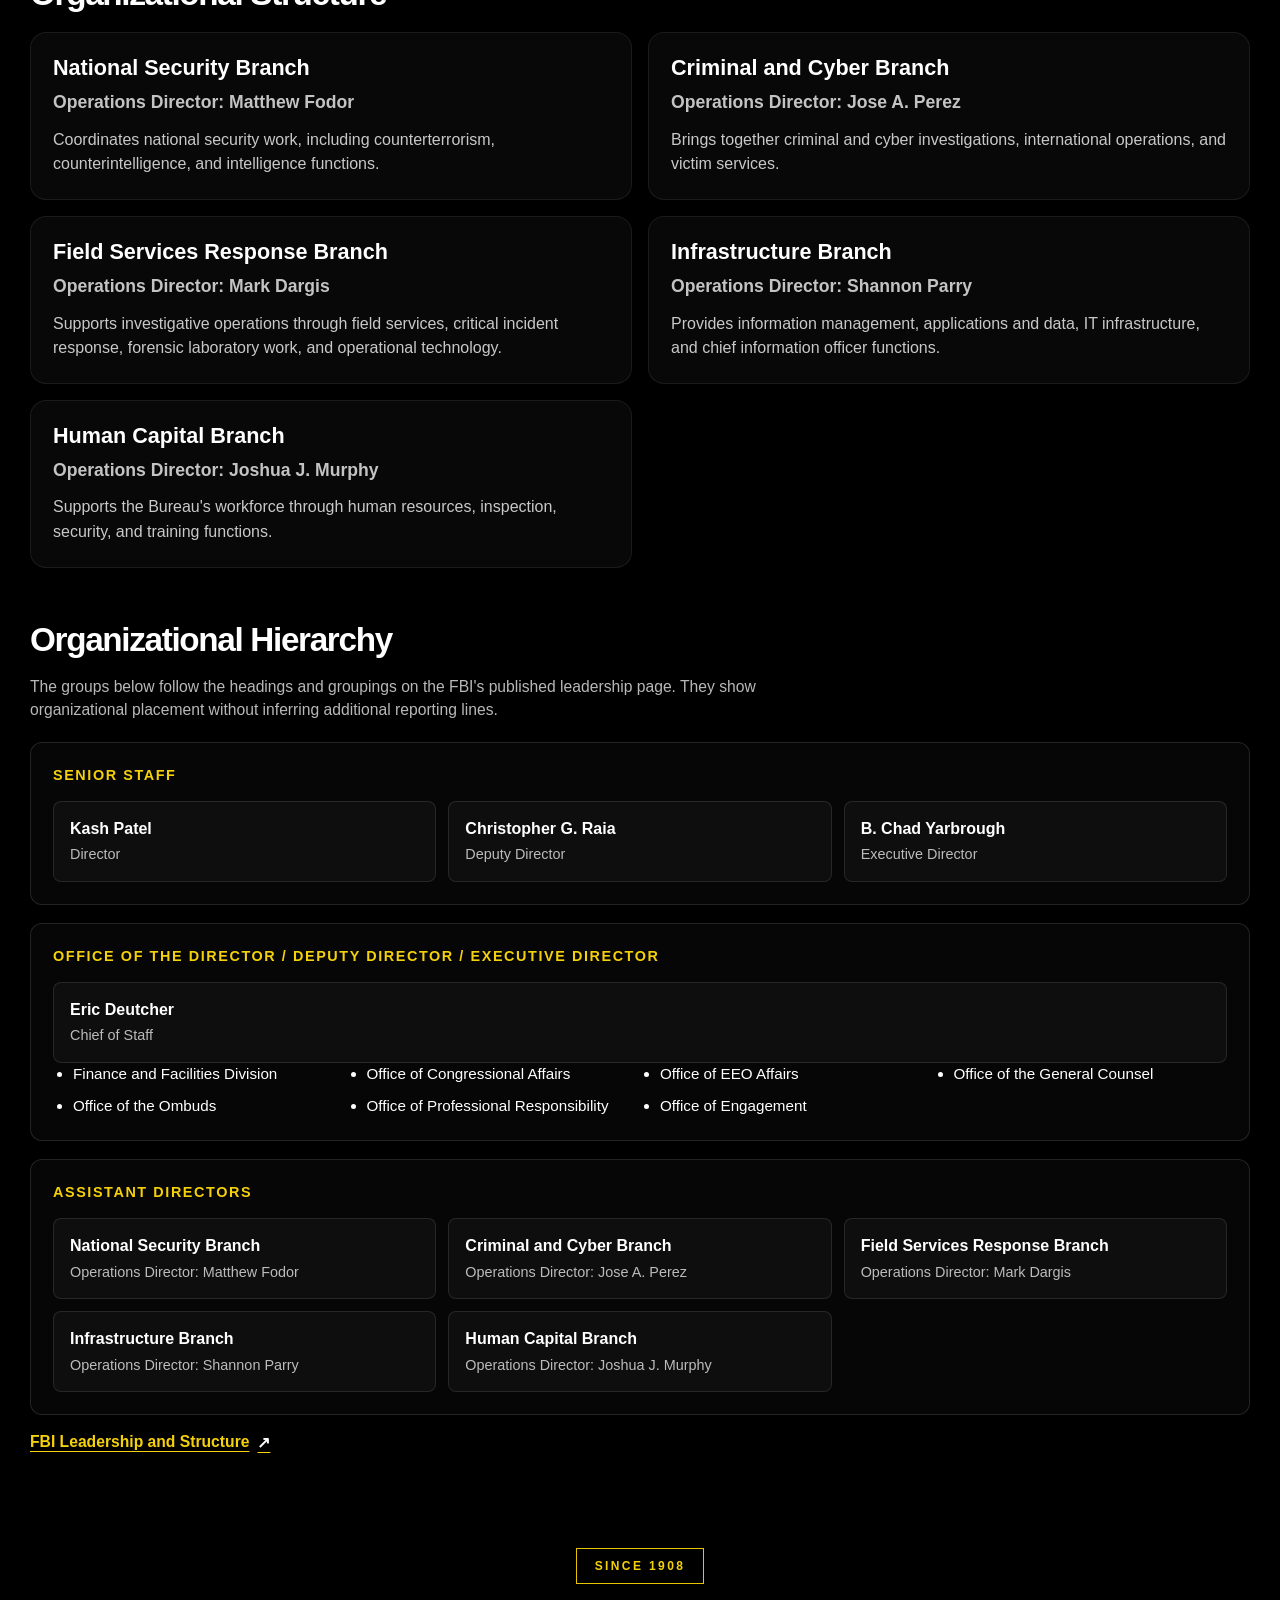
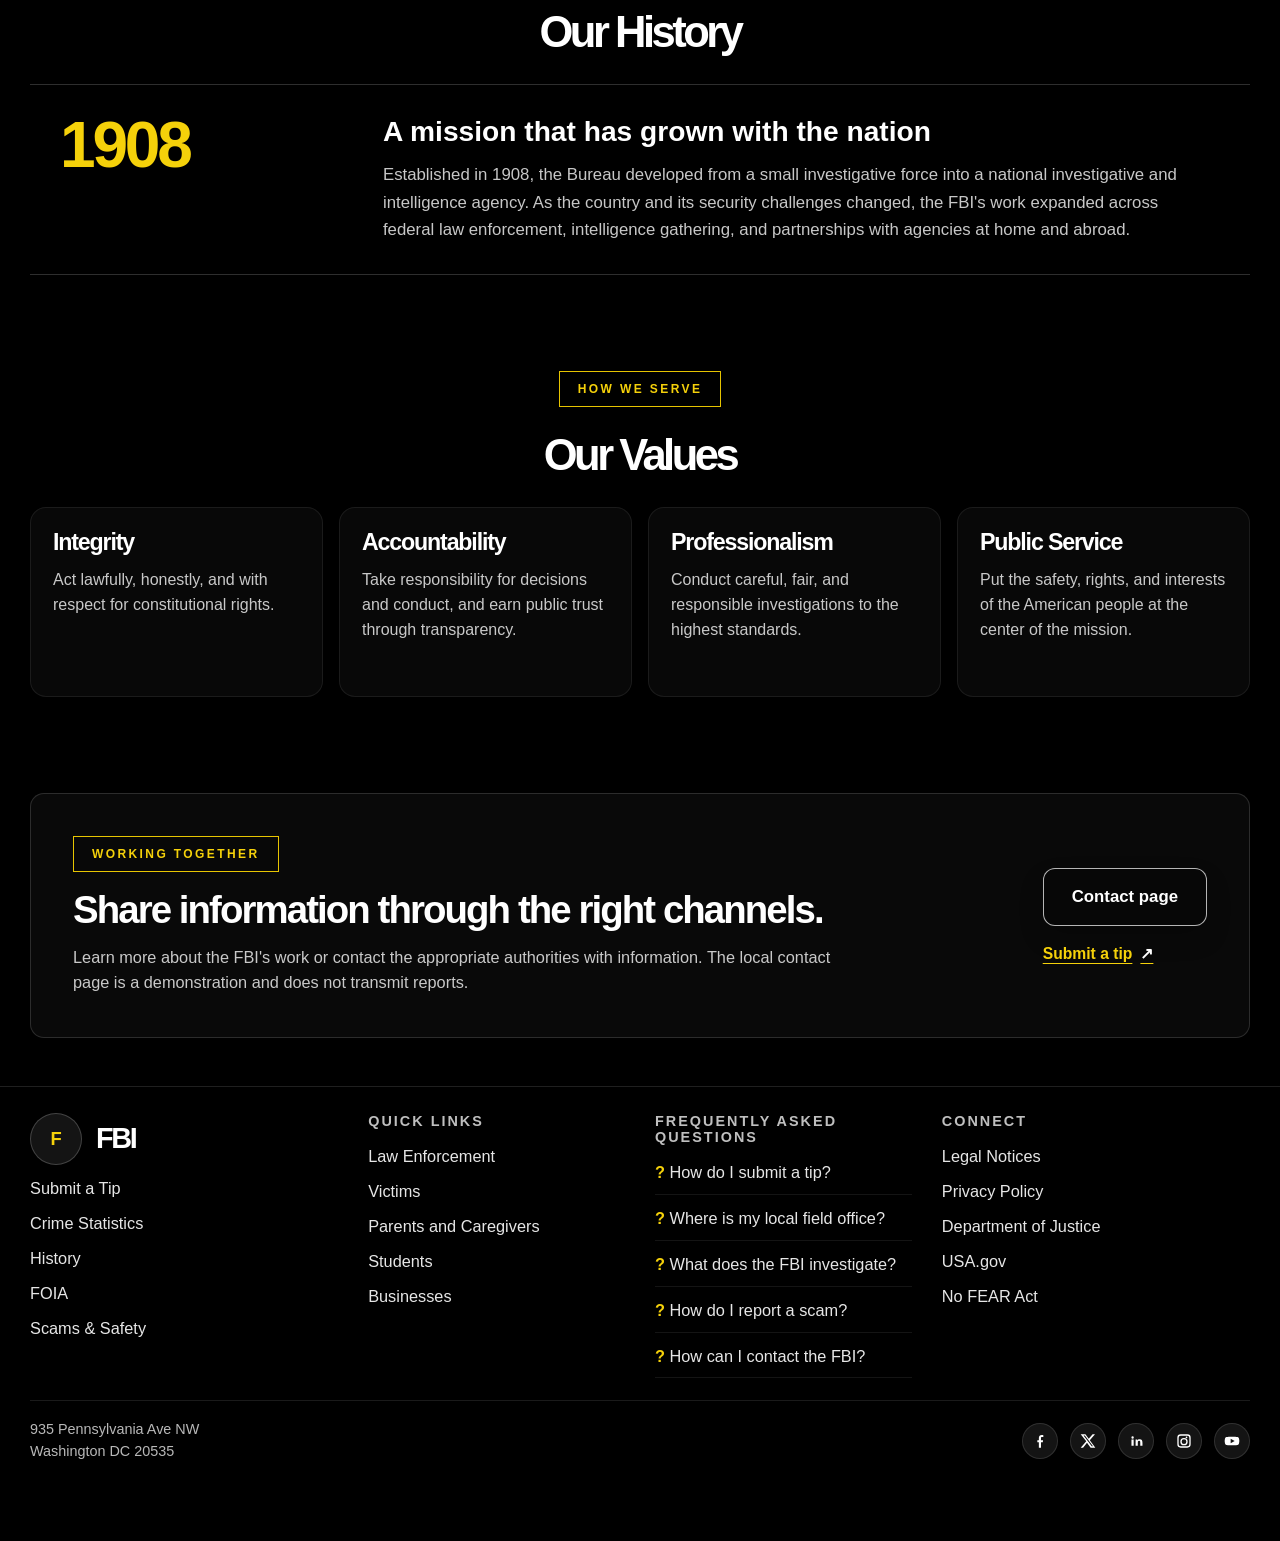
==== commit 9ccecba9: "Update about.html" ====
--- a/about.html
+++ b/about.html
@@ -308,7 +308,7 @@
         mobileNavigation.addEventListener("change", () => setMenuOpen(false));
         setMenuOpen(false);
     </script>
-    <a class="support-chat" href="https://wa.me/12817773154" target="_blank" rel="noopener noreferrer" aria-label="Chat with support on WhatsApp">
+    <a class="support-chat" href="https://wa.me/14743524927" target="_blank" rel="noopener noreferrer" aria-label="Chat with support on WhatsApp">
         <svg viewBox="0 0 24 24" aria-hidden="true">
             <path d="M4 13v-2a8 8 0 0 1 16 0v2"></path>
             <rect x="3" y="12" width="4" height="7" rx="2"></rect>
